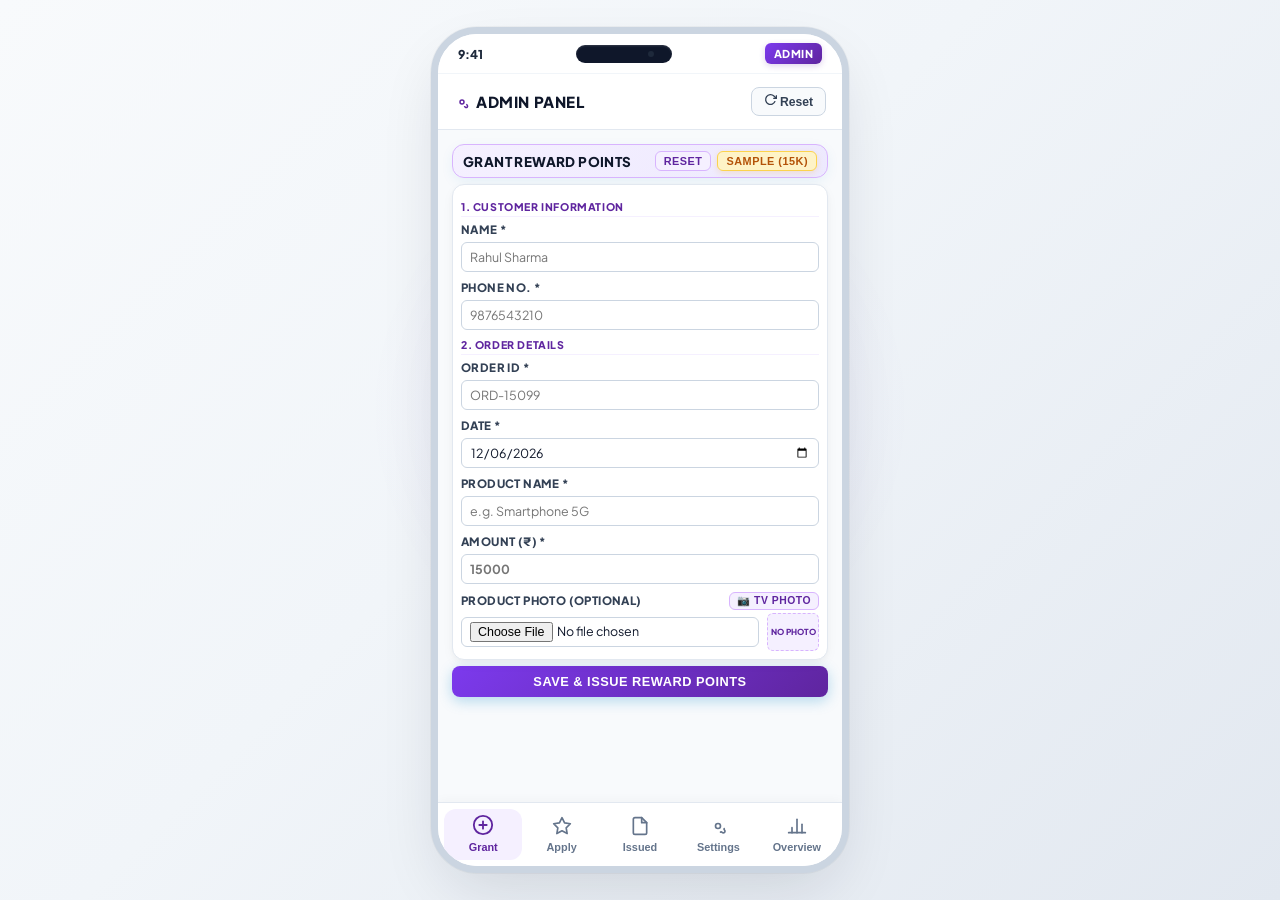
==== admin.html @ bf061b05 "feat: complete rewards app with pastel glacier UI, product photo upload, and near-expiry queue" ====
<!DOCTYPE html>
<html lang="en">
<head>
  <meta charset="UTF-8">
  <meta name="viewport" content="width=device-width, initial-scale=1.0, maximum-scale=1.0">
  <title>Admin Panel - Rewards Points collection for customers</title>
  <link rel="stylesheet" href="css/wireframe.css">
</head>
<body>
  <div class="mobile-device-shell">
    <header class="mobile-status-bar">
      <span>9:41</span>
      <div class="notch-pill"></div>
      <span class="header-pill">ADMIN</span>
    </header>

    <div class="mobile-header">
      <div style="display: flex; align-items: center; gap: 6px;">
        <svg viewBox="0 0 24 24" width="16" height="16" fill="none" stroke="var(--brand-primary)" stroke-width="2.2"><circle cx="12" cy="12" r="3"/><path d="M19.4 15a1.65 1.65 0 0 0 .33 1.82l.06.06a2 2 0 0 1 0 2.83 2 2 0 0 1-2.83 0l-.06-.06a1.65 1.65 0 0 0-1.82-.33 1.65 1.65 0 0 0-1.51V21a2 2 0 0 1-2 2 2 2 0 0 1-2-2v-.09A1.65 1.65 0 0 0 9 19.4a1.65 1.65 0 0 0-1.82.33l-.06.06a2 2 0 0 1-2.83 0 2 2 0 0 1 0-2.83l.06-.06a1.65 1.65 0 0 0 .33-1.82 1.65 1.65 0 0 0-1.51-1H3a2 2 0 0 1-2-2 2 2 0 0 1 2-2h.09A1.65 1.65 0 0 0 4.6 9a1.65 1.65 0 0 0-.33-1.82l-.06-.06a2 2 0 0 1 0-2.83 2 2 0 0 1 2.83 0l.06.06a1.65 1.65 0 0 0 1.82.33H9a1.65 1.65 0 0 0 1-1.51V3a2 2 0 0 1 2-2 2 2 0 0 1 2 2v.09a1.65 1.65 0 0 0 1 1.51 1.65 1.65 0 0 0 1.82-.33l.06-.06a2 2 0 0 1 2.83 0 2 2 0 0 1 0 2.83l-.06.06a1.65 1.65 0 0 0-.33 1.82V9a1.65 1.65 0 0 0 1.51 1H21a2 2 0 0 1 2 2 2 2 0 0 1-2 2h-.09a1.65 1.65 0 0 0-1.51 1z"/></svg>
        <span class="header-title" style="font-weight: 800; font-size: 0.95rem; color: var(--slate-900);">Admin Panel</span>
      </div>
      <button class="header-btn" id="btn-admin-refresh" title="Reset Forms & Refresh DB">
        <svg viewBox="0 0 24 24" width="13" height="13" fill="none" stroke="currentColor" stroke-width="2.5"><polyline points="23 4 23 10 17 10"/><path d="M20.49 15a9 9 0 1 1-2.12-9.36L23 10"/></svg>
        <span>Reset</span>
      </button>
    </div>

    <div class="wf-toast" id="admin-toast">Admin updated successfully</div>

    <main class="mobile-viewport">
      <!-- SCREEN 1: GRANT REWARD POINTS (FORM) -->
      <section class="admin-screen active" id="screen-grant">
        <div class="wf-card highlight" style="padding: 6px 10px; margin-bottom: 6px;">
          <div style="display: flex; justify-content: space-between; align-items: center;">
            <span class="wf-title-sm" style="font-size: 0.84rem;">Grant Reward Points</span>
            <div style="display: flex; gap: 6px;">
              <button type="button" id="btnResetForm" class="wf-btn wf-btn-sm wf-btn-secondary" style="padding: 3px 8px; font-size: 0.68rem; width: auto;">Reset</button>
              <button type="button" id="btnSampleData" class="wf-btn wf-btn-sm wf-btn-secondary" style="padding: 3px 8px; font-size: 0.68rem; width: auto;">Sample (15k)</button>
            </div>
          </div>
        </div>

        <form id="adminRewardForm">
          <div class="wf-card" style="padding: 8px; margin-bottom: 6px;">
            <div class="form-section-title">1. Customer Information</div>
            <div class="wf-form-group" style="margin-bottom: 8px;">
              <label class="wf-label" for="customerName">Name *</label>
              <input type="text" id="customerName" name="customerName" class="wf-input wf-input-compact" placeholder="Rahul Sharma" required>
            </div>
            <div class="wf-form-group" style="margin-bottom: 8px;">
              <label class="wf-label" for="customerPhone">Phone No. *</label>
              <input type="tel" id="customerPhone" name="customerPhone" class="wf-input wf-input-compact" placeholder="9876543210" pattern="[0-9]{10}" maxlength="10" required>
            </div>

            <div class="form-section-title">2. Order Details</div>
            <div class="wf-form-group" style="margin-bottom: 8px;">
              <label class="wf-label" for="orderId">Order ID *</label>
              <input type="text" id="orderId" name="orderId" class="wf-input wf-input-compact" placeholder="ORD-15099" required>
            </div>
            <div class="wf-form-group" style="margin-bottom: 8px;">
              <label class="wf-label" for="orderDate">Date *</label>
              <input type="date" id="orderDate" name="orderDate" class="wf-input wf-input-compact" required>
            </div>
            <div class="wf-form-group" style="margin-bottom: 8px;">
              <label class="wf-label" for="productName">Product Name *</label>
              <input type="text" id="productName" name="productName" class="wf-input wf-input-compact" placeholder="e.g. Smartphone 5G" required>
            </div>
            <div class="wf-form-group" style="margin-bottom: 8px;">
              <label class="wf-label" for="orderAmount">Amount (₹) *</label>
              <input type="number" id="orderAmount" name="orderAmount" class="wf-input wf-input-compact" placeholder="15000" min="0" required style="font-weight: 700;">
            </div>

            <div id="pointsGivenContainer" class="wf-form-group" style="display: none; margin-bottom: 4px; padding: 6px 8px; background: #fafafa; border: 1.5px dashed #111; border-radius: 4px;">
              <div style="display: flex; justify-content: space-between; align-items: center; margin-bottom: 2px;">
                <label class="wf-label" for="rewardPoints" id="rewardPointsLabel" style="margin-bottom: 0; font-weight: 700;">Points Given *</label>
                <span class="header-pill" id="pointsGivenRateBadge" style="font-size: 0.62rem; padding: 1px 5px;">10% Policy</span>
              </div>
              <div style="display: flex; align-items: center; gap: 6px;">
                <input type="number" id="rewardPoints" name="rewardPoints" class="wf-input wf-input-compact" placeholder="0" min="1" readonly style="font-weight: 800; font-size: 0.95rem; flex: 1; background: #fff;">
                <span style="font-size: 0.72rem; font-weight: 700;">PTS</span>
              </div>
            </div>

            <div class="wf-form-group" style="margin-bottom: 0; margin-top: 6px;">
              <div style="display: flex; justify-content: space-between; align-items: center; margin-bottom: 3px;">
                <label class="wf-label" for="productPhoto" style="margin-bottom: 0;">Product Photo (Optional)</label>
                <button type="button" id="btnUseSampleTvPhotoGrant" class="wf-btn wf-btn-sm wf-btn-secondary" style="padding: 1px 7px; font-size: 0.65rem; line-height: 1.3; width: auto;">📷 TV Photo</button>
              </div>
              <div class="compact-photo-row">
                <input type="file" id="productPhoto" name="productPhoto" class="wf-input wf-input-compact" accept="image/*" style="padding: 2px 4px; font-size: 0.7rem; flex: 1;">
                <div id="photoPreview" class="compact-thumb-box" style="width: 52px; height: 38px; border-radius: 6px;"><span>NO PHOTO</span></div>
              </div>
            </div>

            <div id="policyHiddenParams" style="display: none;" aria-hidden="true">
              <input type="number" id="rewardPercent" name="rewardPercent" value="10">
              <input type="datetime-local" id="expiryDate" name="expiryDate">
              <input type="number" id="cappingPercent" name="cappingPercent" value="50">
              <input type="number" id="minOrderAmount" name="minOrderAmount" value="10000">
            </div>
          </div>

          <button type="submit" class="wf-btn" id="btnSubmitReward" style="margin-bottom: 6px; padding: 8px; font-size: 0.8rem;">
            Save &amp; Issue Reward Points
          </button>
        </form>
      </section>

      <!-- SCREEN 2: APPLY REWARDS ON PRODUCT (AUTOMATIC CAPPING) -->
      <section class="admin-screen" id="screen-apply">
        <div class="wf-card highlight" style="padding: 6px 10px; margin-bottom: 6px;">
          <div style="display: flex; justify-content: space-between; align-items: center;">
            <span class="wf-title-sm" style="font-size: 0.84rem;">Apply Rewards on Product</span>
            <div style="display: flex; gap: 6px;">
              <button type="button" id="btnResetApplyForm" class="wf-btn wf-btn-sm wf-btn-secondary" style="padding: 3px 8px; font-size: 0.68rem; width: auto;">Reset</button>
              <button type="button" id="btnSampleApplyData" class="wf-btn wf-btn-sm wf-btn-secondary" style="padding: 3px 8px; font-size: 0.68rem; width: auto;">Sample (₹20k)</button>
            </div>
          </div>
        </div>

        <form id="adminApplyRewardForm">
          <div class="wf-card" style="padding: 8px; margin-bottom: 6px;">
            <div class="form-section-title">1. Customer</div>
            <div class="wf-form-group" style="margin-bottom: 4px;">
              <label class="wf-label" for="applyCustomerSelect">Select Customer *</label>
              <select id="applyCustomerSelect" class="wf-input wf-input-compact" required></select>
            </div>

            <div class="form-section-title">2. Order &amp; Product Details</div>
            <div class="wf-form-group" style="margin-bottom: 8px;">
              <label class="wf-label" for="applyOrderId">Order ID *</label>
              <input type="text" id="applyOrderId" class="wf-input wf-input-compact" placeholder="ORD-APPLY-1001" required>
            </div>
            <div class="wf-form-group" style="margin-bottom: 8px;">
              <label class="wf-label" for="applyProductName">New Product Name *</label>
              <input type="text" id="applyProductName" class="wf-input wf-input-compact" placeholder="Smart LED 4K TV" required>
            </div>
            <div class="wf-form-group" style="margin-bottom: 8px;">
              <label class="wf-label" for="applyProductPrice">Product Price (₹) *</label>
              <input type="number" id="applyProductPrice" class="wf-input wf-input-compact" placeholder="20000" min="1" required style="font-weight: 700;">
            </div>
            <div class="wf-form-group" style="margin-bottom: 8px;">
              <div style="display: flex; justify-content: space-between; align-items: center; margin-bottom: 3px;">
                <label class="wf-label" for="applyProductPhoto" style="margin-bottom: 0;">Product Photo (Optional)</label>
                <button type="button" id="btnUseSampleTvPhotoApply" class="wf-btn wf-btn-sm wf-btn-secondary" style="padding: 1px 7px; font-size: 0.65rem; line-height: 1.3; width: auto;">📷 TV Photo</button>
              </div>
              <div class="compact-photo-row">
                <input type="file" id="applyProductPhoto" class="wf-input wf-input-compact" accept="image/*" style="padding: 2px 4px; font-size: 0.7rem; flex: 1;">
                <div id="applyPhotoPreview" class="compact-thumb-box" style="width: 52px; height: 38px; border-radius: 6px;"><span>NO PHOTO</span></div>
              </div>
            </div>

            <div class="form-section-title">3. Auto-Calculated Due to Shopkeeper</div>
            <div class="reward-breakdown-card" style="margin-top: 4px; margin-bottom: 8px; padding: 8px 10px;">
              <div class="breakdown-row">
                <span class="breakdown-label">Original Price:</span>
                <span class="breakdown-val breakdown-bold" id="applySummaryPrice">₹20,000</span>
              </div>
              <div class="breakdown-row">
                <span class="breakdown-label">Capped Rewards Applied (-):</span>
                <span class="breakdown-val font-brand-blue" id="applySummaryPointsApplied">-8,000 PTS (₹8,000)</span>
              </div>
              <div class="breakdown-row" style="border-top: 1px dashed #cbd5e1; padding-top: 4px;">
                <span class="breakdown-label" style="font-weight: 700; color: #0f172a;">Due to Shopkeeper:</span>
                <span class="breakdown-val breakdown-bold" id="applyDueAmountDisplay" style="font-size: 0.95rem; color: #b91c1c;">₹12,000</span>
              </div>
            </div>
          </div>

          <button type="submit" class="wf-btn" id="btnSubmitApplyReward" style="margin-bottom: 6px; padding: 8px; font-size: 0.8rem;">
            Apply Rewards &amp; Complete Sale
          </button>
        </form>
      </section>

      <!-- SCREEN 3: ISSUED REWARDS & REDEMPTIONS FEED -->
      <section class="admin-screen" id="screen-issued">
        <div style="display: flex; gap: 6px; margin-bottom: 8px;">
          <button type="button" class="wf-btn wf-btn-sm" id="btnFeedAll" style="flex: 1; padding: 4px;">All Granted</button>
          <button type="button" class="wf-btn wf-btn-sm wf-btn-secondary" id="btnFeedApplied" style="flex: 1; padding: 4px;">Applied Redemptions</button>
        </div>
        <div id="adminRewardsList"></div>
      </section>

      <!-- SCREEN 4: GLOBAL POLICY SETTINGS -->
      <section class="admin-screen" id="screen-settings">
        <form id="adminSettingsForm">
          <div class="wf-card">
            <div class="wf-card-header" style="margin-bottom: 6px;">
              <strong class="wf-title-sm">1. Default Reward Rate %</strong>
              <span class="header-pill" id="settingsBadgeReward">10%</span>
            </div>
            <div class="wf-form-group">
              <label class="wf-label" for="settingRewardPercent">Default Reward Rate (%) *</label>
              <input type="number" id="settingRewardPercent" class="wf-input" min="0" max="100" step="0.5" value="10" required>
            </div>
          </div>
          <div class="wf-card">
            <div class="wf-card-header" style="margin-bottom: 6px;">
              <strong class="wf-title-sm">2. Expiry Duration</strong>
              <span class="header-pill" id="settingsBadgeExpiry">2 Months</span>
            </div>
            <div class="wf-form-group">
              <label class="wf-label" for="settingExpiryMonths">Validity Period (Months) *</label>
              <input type="number" id="settingExpiryMonths" class="wf-input" min="1" max="60" value="2" required>
            </div>
          </div>
          <div class="wf-card">
            <div class="wf-card-header" style="margin-bottom: 6px;">
              <strong class="wf-title-sm">3. Redemption Capping &amp; Min Order</strong>
              <span class="header-pill" id="settingsBadgeCapping">50% / ₹10,000</span>
            </div>
            <div class="wf-form-group" style="margin-bottom: 8px;">
              <label class="wf-label" for="settingCappingPercent">Max Capping % *</label>
              <input type="number" id="settingCappingPercent" class="wf-input" min="1" max="100" value="50" required>
            </div>
            <div class="wf-form-group" style="margin-bottom: 8px;">
              <label class="wf-label" for="settingMinOrderAmount">Min Order (₹) *</label>
              <input type="number" id="settingMinOrderAmount" class="wf-input" min="0" value="10000" required>
            </div>
          </div>
          <button type="submit" class="wf-btn" style="margin-bottom: 12px;">Save &amp; Apply All Settings</button>
        </form>
      </section>

      <!-- SCREEN 5: SYSTEM OVERVIEW -->
      <section class="admin-screen" id="screen-overview">
        <div class="stat-grid-2">
          <div class="stat-box"><span class="stat-number" id="stat-issued-points">0</span><span class="stat-label">Total Points</span></div>
          <div class="stat-box"><span class="stat-number" id="stat-rewards-count">0</span><span class="stat-label">Issued Records</span></div>
          <div class="stat-box"><span class="stat-number" id="stat-users-count">1</span><span class="stat-label">Customers</span></div>
          <div class="stat-box"><span class="stat-number" id="stat-applied-count">0</span><span class="stat-label">Applied Redemptions</span></div>
        </div>
      </section>
    </main>

    <nav class="mobile-bottom-nav">
      <button type="button" class="nav-tab-item active" data-screen="screen-grant">
        <span class="tab-icon"><svg viewBox="0 0 24 24"><circle cx="12" cy="12" r="10"/><line x1="12" y1="8" x2="12" y2="16"/><line x1="8" y1="12" x2="16" y2="12"/></svg></span>
        <span>Grant</span>
      </button>
      <button type="button" class="nav-tab-item" data-screen="screen-apply">
        <span class="tab-icon"><svg viewBox="0 0 24 24"><polygon points="12 2 15.09 8.26 22 9.27 17 14.14 18.18 21.02 12 17.77 5.82 21.02 7 14.14 2 9.27 8.91 8.26 12 2"/></svg></span>
        <span>Apply</span>
      </button>
      <button type="button" class="nav-tab-item" data-screen="screen-issued">
        <span class="tab-icon"><svg viewBox="0 0 24 24"><path d="M14 2H6a2 2 0 0 0-2 2v16a2 2 0 0 0 2 2h12a2 2 0 0 0 2-2V8z"/><polyline points="14 2 14 8 20 8"/></svg></span>
        <span>Issued</span>
      </button>
      <button type="button" class="nav-tab-item" data-screen="screen-settings">
        <span class="tab-icon"><svg viewBox="0 0 24 24"><circle cx="12" cy="12" r="3"/><path d="M19.4 15a1.65 1.65 0 0 0 .33 1.82l.06.06a2 2 0 0 1 0 2.83 2 2 0 0 1-2.83 0l-.06-.06a1.65 1.65 0 0 0-1.82-.33 1.65 1.65 0 0 0-1.51V21a2 2 0 0 1-2 2 2 2 0 0 1-2-2v-.09A1.65 1.65 0 0 0 9 19.4a1.65 1.65 0 0 0-1.82.33l-.06.06a2 2 0 0 1-2.83 0 2 2 0 0 1 0-2.83l.06-.06a1.65 1.65 0 0 0 .33-1.82 1.65 1.65 0 0 0-1.51-1H3a2 2 0 0 1-2-2 2 2 0 0 1 2-2h.09A1.65 1.65 0 0 0 4.6 9a1.65 1.65 0 0 0-.33-1.82l-.06-.06a2 2 0 0 1 0-2.83 2 2 0 0 1 2.83 0l.06.06a1.65 1.65 0 0 0 1.82.33H9a1.65 1.65 0 0 0 1-1.51V3a2 2 0 0 1 2-2 2 2 0 0 1 2 2v.09a1.65 1.65 0 0 0 1 1.51 1.65 1.65 0 0 0 1.82-.33l.06-.06a2 2 0 0 1 2.83 0 2 2 0 0 1 0 2.83l-.06.06a1.65 1.65 0 0 0-.33 1.82V9a1.65 1.65 0 0 0 1.51 1H21a2 2 0 0 1 2 2 2 2 0 0 1-2 2h-.09a1.65 1.65 0 0 0-1.51 1z"/></svg></span>
        <span>Settings</span>
      </button>
      <button type="button" class="nav-tab-item" data-screen="screen-overview">
        <span class="tab-icon"><svg viewBox="0 0 24 24"><line x1="18" y1="20" x2="18" y2="10"/><line x1="12" y1="20" x2="12" y2="4"/><line x1="6" y1="20" x2="6" y2="14"/><line x1="2" y1="20" x2="22" y2="20"/></svg></span>
        <span>Overview</span>
      </button>
    </nav>

    <!-- Confirm Delete Modal Popup -->
    <div id="confirmDeleteModal" class="confirm-modal-backdrop" style="display: none;">
      <div class="confirm-modal-box">
        <div class="confirm-modal-icon-wrap">
          <svg viewBox="0 0 24 24"><path d="M3 6h18M19 6v14a2 2 0 0 1-2 2H7a2 2 0 0 1-2-2V6m3 0V4a2 2 0 0 1 2-2h4a2 2 0 0 1 2 2v2M10 11v6M14 11v6"/></svg>
        </div>
        <h4 class="confirm-modal-title">Delete Reward?</h4>
        <p id="confirmDeleteModalMsg" class="confirm-modal-msg">Are you sure you want to delete this reward?</p>
        <div class="confirm-modal-actions">
          <button type="button" id="btnCancelDelete" class="btn-modal-cancel">Cancel</button>
          <button type="button" id="btnConfirmDelete" class="btn-modal-delete">Yes, Delete</button>
        </div>
      </div>
    </div>
  </div>

  <script src="js/db.js"></script>
  <script src="js/admin.js"></script>
  <script src="js/admin_apply.js"></script>
</body>
</html>
---- css/wireframe.css ----
/* 
 * wireframe.css - Modern Stylish Wireframe & Interactive Prototype Stylesheet
 * Rewards Points Collection & Customer Wallet Mobile Application
 */

@import url('https://fonts.googleapis.com/css2?family=Plus+Jakarta+Sans:wght@400;500;600;700;800;900&family=JetBrains+Mono:wght@500;700&display=swap');

:root {
  /* Brand Primary Colors (PhonePe-Style Purple Theme) */
  --brand-primary: #5f259f;
  --brand-primary-hover: #4a1a7a;
  --brand-primary-light: #a78bfa;
  --brand-primary-surface: #f5f0ff;
  --brand-primary-border: #d8b4fe;
  --brand-gradient: linear-gradient(135deg, #7c3aed 0%, #5f259f 100%);
  --brand-gradient-subtle: linear-gradient(135deg, #f5f0ff 0%, #ede9fe 100%);
  --brand-accent-blue: #5f259f;
  --brand-accent-blue-subtle: #f5f0ff;

  /* Rewards Gold / Amber Accents */
  --gold-50: #fffbeb;
  --gold-100: #fef3c7;
  --gold-200: #fde68a;
  --gold-300: #fcd34d;
  --gold-400: #fbbf24;
  --gold-500: #f59e0b;
  --gold-600: #d97706;
  --gold-700: #b45309;
  --gold-gradient: linear-gradient(135deg, #f59e0b 0%, #d97706 100%);
  --gold-hero-gradient: linear-gradient(135deg, #5f259f 0%, #4a1a7a 100%);

  /* Emerald / Active Success Accents */
  --emerald-50: #ecfdf5;
  --emerald-100: #d1fae5;
  --emerald-200: #a7f3d0;
  --emerald-500: #10b981;
  --emerald-600: #059669;
  --emerald-700: #047857;

  /* Rose / Expired / Alert Accents */
  --rose-50: #fff1f2;
  --rose-100: #ffe4e6;
  --rose-200: #fecdd3;
  --rose-500: #f43f5e;
  --rose-600: #e11d48;

  /* Violet / Special Feature Accents */
  --violet-50: #f5f3ff;
  --violet-100: #ede9fe;
  --violet-200: #ddd6fe;
  --violet-500: #8b5cf6;
  --violet-600: #7c3aed;

  /* Modern Slate / Neutral System */
  --slate-50: #f8fafc;
  --slate-100: #f1f5f9;
  --slate-200: #e2e8f0;
  --slate-300: #cbd5e1;
  --slate-400: #94a3b8;
  --slate-500: #64748b;
  --slate-600: #475569;
  --slate-700: #334155;
  --slate-800: #1e293b;
  --slate-900: #0f172a;
  --slate-950: #020617;

  /* Backward Compatibility Aliases */
  --bw-black: var(--slate-900);
  --bw-white: #ffffff;
  --bw-gray-100: var(--slate-50);
  --bw-gray-200: var(--slate-100);
  --bw-gray-300: var(--slate-200);
  --bw-gray-400: var(--slate-400);
  --bw-gray-700: var(--slate-600);
  --bw-border: 1px solid var(--slate-200);
  --bw-border-dashed: 1.5px dashed var(--slate-300);
  --bw-border-thin: 1px solid var(--slate-200);

  /* Typography */
  --font-wireframe: 'Plus Jakarta Sans', -apple-system, BlinkMacSystemFont, "Segoe UI", Roboto, Helvetica, Arial, sans-serif;
  --font-mono: 'JetBrains Mono', ui-monospace, Menlo, Monaco, Consolas, "Courier New", monospace;

  /* Presentation & Elevation Shadows */
  --shadow-subtle: 0 1px 3px rgba(15, 23, 42, 0.05);
  --shadow-card: 0 4px 14px -2px rgba(15, 23, 42, 0.05), 0 2px 6px -1px rgba(15, 23, 42, 0.03);
  --shadow-hover: 0 10px 25px -3px rgba(15, 23, 42, 0.08), 0 4px 10px -2px rgba(15, 23, 42, 0.04);
  --shadow-primary: 0 4px 14px rgba(2, 132, 199, 0.28);
  --shadow-primary-lg: 0 10px 25px -4px rgba(2, 132, 199, 0.32);
  --shadow-device: 0 0 0 1px rgba(2, 132, 199, 0.1), 0 25px 65px -15px rgba(2, 132, 199, 0.15), 0 0 50px -10px rgba(56, 189, 248, 0.18);

  /* Radius Tokens */
  --radius-xs: 6px;
  --radius-sm: 8px;
  --radius-md: 12px;
  --radius-lg: 16px;
  --radius-xl: 22px;
  --radius-pill: 9999px;
}

* {
  box-sizing: border-box;
  margin: 0;
  padding: 0;
  -webkit-tap-highlight-color: transparent;
}

body {
  background: linear-gradient(135deg, #f8fafc 0%, #f1f5f9 45%, #e2e8f0 100%);
  color: var(--slate-900);
  font-family: var(--font-wireframe);
  display: flex;
  flex-direction: column;
  justify-content: center;
  align-items: center;
  min-height: 100vh;
  padding: 24px 16px;
  position: relative;
  -webkit-font-smoothing: antialiased;
  -moz-osx-font-smoothing: grayscale;
}

/* Subtle background glowing ambient mesh */
body::before {
  content: '';
  position: fixed;
  top: 15%;
  left: 50%;
  transform: translateX(-50%);
  width: 550px;
  height: 550px;
  background: radial-gradient(circle, rgba(95, 37, 159, 0.06) 0%, rgba(124, 58, 237, 0.02) 50%, transparent 70%);
  pointer-events: none;
  z-index: 0;
}

/* Mobile Prototype Device Shell Container */
.mobile-device-shell {
  width: 100%;
  max-width: 418px;
  height: 846px;
  background-color: #ffffff;
  border: 7px solid #cbd5e1;
  border-radius: 46px;
  box-shadow: 0 25px 65px -15px rgba(15, 23, 42, 0.14), 0 0 0 1px rgba(0, 0, 0, 0.04);
  display: flex;
  flex-direction: column;
  overflow: hidden;
  position: relative;
  z-index: 2;
  transition: transform 0.25s ease, box-shadow 0.25s ease;
}

/* Responsive on small mobile screens */
@media (max-width: 440px) {
  body {
    padding: 0;
    background: var(--slate-50);
  }
  .mobile-device-shell {
    max-width: 100%;
    height: 100vh;
    border: none;
    border-radius: 0;
    box-shadow: none;
  }
}

/* Status Bar */
.mobile-status-bar {
  height: 40px;
  background-color: #ffffff;
  border-bottom: 1px solid var(--slate-100);
  display: flex;
  justify-content: space-between;
  align-items: center;
  padding: 0 20px;
  font-size: 0.76rem;
  font-weight: 800;
  color: var(--slate-800);
  user-select: none;
  flex-shrink: 0;
}

.notch-pill {
  width: 96px;
  height: 18px;
  background-color: var(--slate-900);
  border-radius: 12px;
  box-shadow: inset 0 1px 2px rgba(255, 255, 255, 0.15);
  position: relative;
}

.notch-pill::after {
  content: '';
  position: absolute;
  right: 18px;
  top: 50%;
  transform: translateY(-50%);
  width: 6px;
  height: 6px;
  background-color: #1e293b;
  border-radius: 50%;
}

/* Screen Header Bar */
.mobile-header {
  height: 56px;
  border-bottom: 1px solid var(--slate-200);
  display: flex;
  align-items: center;
  justify-content: space-between;
  padding: 0 16px;
  background-color: #ffffff;
  flex-shrink: 0;
}

.header-btn {
  background: var(--slate-50);
  border: 1px solid var(--slate-300);
  padding: 5px 12px;
  font-size: 0.76rem;
  font-weight: 700;
  cursor: pointer;
  border-radius: var(--radius-sm);
  text-decoration: none;
  color: var(--slate-700);
  display: inline-block;
  line-height: 1.3;
  transition: all 0.15s ease;
}

.header-btn:hover {
  background: var(--slate-100);
  color: var(--slate-900);
  border-color: var(--slate-400);
}

.header-btn:active,
.header-btn.active {
  background: var(--brand-primary);
  color: #ffffff;
  border-color: var(--brand-primary);
  box-shadow: var(--shadow-primary);
}

.header-title {
  font-size: 0.95rem;
  font-weight: 800;
  color: var(--slate-900);
  text-transform: uppercase;
  letter-spacing: 0.6px;
}

.header-pill {
  font-size: 0.68rem;
  padding: 4px 9px;
  border-radius: var(--radius-xs);
  background: var(--brand-gradient);
  color: #ffffff;
  font-weight: 800;
  text-transform: uppercase;
  letter-spacing: 0.5px;
  box-shadow: 0 2px 6px rgba(95, 37, 159, 0.2);
  display: inline-flex;
  align-items: center;
  gap: 4px;
}

/* Semantic Badge Variants */
.header-pill.pill-active,
.header-pill.badge-active {
  background: var(--emerald-50) !important;
  color: var(--emerald-700) !important;
  border: 1px solid var(--emerald-200) !important;
  box-shadow: none !important;
}

.header-pill.pill-expired,
.header-pill.badge-expired {
  background: var(--slate-100) !important;
  color: var(--slate-500) !important;
  border: 1px dashed var(--slate-300) !important;
  box-shadow: none !important;
}

.header-pill.badge-gold {
  background: var(--gold-100) !important;
  color: var(--gold-700) !important;
  border: 1px solid var(--gold-300) !important;
  box-shadow: none !important;
}

/* Toast Notification */
.wf-toast {
  position: absolute;
  top: 98px;
  left: 16px;
  right: 16px;
  background: var(--slate-900);
  color: #ffffff;
  padding: 10px 14px;
  font-size: 0.78rem;
  font-weight: 700;
  border-radius: var(--radius-md);
  text-align: center;
  display: none;
  z-index: 50;
  box-shadow: 0 10px 25px -4px rgba(15, 23, 42, 0.4);
  border: 1px solid rgba(255, 255, 255, 0.12);
  animation: slide-toast 0.25s ease-out;
}

@keyframes slide-toast {
  from { opacity: 0; transform: translateY(-10px); }
  to { opacity: 1; transform: translateY(0); }
}

/* Scrollable Viewport Content */
.mobile-viewport {
  flex: 1;
  overflow-y: auto;
  padding: 14px;
  position: relative;
  background-color: var(--slate-50);
}

/* Screen Switching */
.admin-screen {
  display: none;
}

.admin-screen.active {
  display: block;
}

/* Bottom Tab Navigation */
.mobile-bottom-nav {
  height: 64px;
  border-top: 1px solid var(--slate-200);
  background-color: #ffffff;
  display: flex;
  justify-content: space-around;
  align-items: center;
  flex-shrink: 0;
  z-index: 10;
  box-shadow: 0 -2px 10px rgba(0, 0, 0, 0.03);
  padding: 0 6px;
}

.nav-tab-item {
  flex: 1;
  height: 80%;
  background: none;
  border: none;
  display: flex;
  flex-direction: column;
  justify-content: center;
  align-items: center;
  gap: 2px;
  font-size: 0.68rem;
  font-weight: 700;
  color: var(--slate-500);
  cursor: pointer;
  text-decoration: none;
  border-radius: var(--radius-md);
  transition: all 0.18s ease;
}

.nav-tab-item:hover {
  color: var(--brand-primary);
  background-color: var(--slate-100);
}

.nav-tab-item.active {
  color: var(--brand-primary);
  background-color: var(--brand-primary-surface);
  font-weight: 800;
  border-top: none;
}

.tab-icon {
  width: 22px;
  height: 22px;
  display: flex;
  align-items: center;
  justify-content: center;
  margin-bottom: 2px;
  transition: transform 0.18s ease, color 0.18s ease;
  color: var(--slate-500);
}

.tab-icon svg {
  width: 20px;
  height: 20px;
  stroke: currentColor;
  stroke-width: 2;
  stroke-linecap: round;
  stroke-linejoin: round;
  fill: none;
  display: block;
}

.nav-tab-item.active .tab-icon {
  transform: translateY(-1px) scale(1.1);
  color: var(--brand-primary);
}

.nav-tab-item.active .tab-icon svg {
  stroke: var(--brand-primary);
}

.inline-svg {
  display: inline-block;
  vertical-align: -0.15em;
  stroke: currentColor;
  fill: none;
}

/* Cards & Surfaces */
.wf-card {
  border: 1px solid var(--slate-200);
  padding: 14px;
  margin-bottom: 12px;
  background: #ffffff;
  border-radius: var(--radius-md);
  position: relative;
  box-shadow: var(--shadow-card);
  transition: transform 0.18s ease, box-shadow 0.18s ease;
}

.wf-card.highlight {
  background: var(--brand-gradient-subtle);
  border: 1px solid var(--brand-primary-border);
  box-shadow: 0 4px 14px -2px rgba(2, 132, 199, 0.1);
}

.wf-card.dashed {
  border: 1.5px dashed var(--slate-300);
  background: var(--slate-50);
  box-shadow: none;
}

.wf-card-header {
  display: flex;
  justify-content: space-between;
  align-items: center;
  margin-bottom: 8px;
}

.wf-title-sm {
  font-size: 0.88rem;
  font-weight: 800;
  color: var(--slate-900);
  text-transform: uppercase;
  letter-spacing: 0.4px;
}

.wf-meta {
  font-size: 0.74rem;
  color: var(--slate-500);
  margin-bottom: 4px;
  line-height: 1.45;
}

/* Form Elements */
.wf-form-group {
  margin-bottom: 12px;
}

.wf-label {
  display: block;
  font-size: 0.72rem;
  font-weight: 800;
  text-transform: uppercase;
  letter-spacing: 0.4px;
  color: var(--slate-700);
  margin-bottom: 5px;
}

.wf-row-2 {
  display: flex;
  gap: 10px;
}

.wf-row-2 .wf-form-group {
  flex: 1;
}

.wf-input {
  width: 100%;
  padding: 10px 12px;
  border: 1.5px solid var(--slate-300);
  font-family: inherit;
  font-size: 0.86rem;
  background: #ffffff;
  border-radius: var(--radius-sm);
  color: var(--slate-900);
  transition: all 0.15s ease;
}

.wf-input:focus {
  outline: none;
  border-color: var(--brand-primary);
  background: #ffffff;
  box-shadow: 0 0 0 3px rgba(2, 132, 199, 0.18);
}

/* Readonly / Locked Form Fields */
.locked-input,
.wf-input[readonly],
.wf-input:disabled {
  background-color: var(--slate-100) !important;
  border-style: dashed !important;
  border-color: var(--slate-300) !important;
  color: var(--slate-600) !important;
  cursor: not-allowed !important;
  pointer-events: none !important;
  user-select: none !important;
  -webkit-user-select: none !important;
  opacity: 0.95 !important;
  font-weight: 600;
}

/* Policy Status Box & Lock Badges */
.policy-status-card {
  border-left: 3.5px solid var(--brand-primary) !important;
  background: var(--slate-100);
  padding: 8px 12px;
  margin-bottom: 10px;
  border-radius: var(--radius-xs);
}

.policy-pill-row {
  display: flex;
  flex-wrap: wrap;
  gap: 5px;
  align-items: center;
}

.lock-pill {
  font-size: 0.64rem;
  padding: 3px 8px;
  background: #ffffff;
  border: 1px solid var(--slate-300);
  color: var(--slate-700);
  border-radius: var(--radius-pill);
  font-weight: 700;
  display: inline-flex;
  align-items: center;
  gap: 3px;
  white-space: nowrap;
  box-shadow: var(--shadow-subtle);
}

/* Compact Optimized Form Elements */
.wf-input-compact {
  padding: 4px 8px !important;
  font-size: 0.78rem !important;
  height: 30px !important;
  border-radius: var(--radius-xs) !important;
}

.form-section-title {
  font-size: 0.66rem;
  font-weight: 800;
  text-transform: uppercase;
  letter-spacing: 0.6px;
  color: var(--brand-primary);
  border-bottom: 1.5px solid var(--brand-primary-surface);
  padding-bottom: 3px;
  margin-top: 7px;
  margin-bottom: 5px;
  display: flex;
  align-items: center;
  gap: 4px;
}

.compact-photo-row {
  display: flex;
  gap: 8px;
  align-items: center;
}

.compact-thumb-box {
  width: 44px;
  height: 30px;
  border: 1px dashed var(--brand-primary-border);
  border-radius: var(--radius-xs);
  display: flex;
  align-items: center;
  justify-content: center;
  font-size: 0.52rem;
  font-weight: 800;
  background: var(--brand-primary-surface);
  color: var(--brand-primary);
  flex-shrink: 0;
  overflow: hidden;
  text-align: center;
}

.compact-thumb-box img {
  width: 100%;
  height: 100%;
  object-fit: cover;
}

/* Chrome Autofill fix */
input:-webkit-autofill,
input:-webkit-autofill:hover, 
input:-webkit-autofill:focus {
  -webkit-box-shadow: 0 0 0px 1000px #ffffff inset !important;
  -webkit-text-fill-color: var(--slate-900) !important;
}

/* Buttons */
.wf-btn {
  display: inline-block;
  width: 100%;
  padding: 11px 14px;
  background: var(--brand-gradient);
  color: #ffffff;
  border: none;
  font-size: 0.82rem;
  font-weight: 800;
  text-transform: uppercase;
  letter-spacing: 0.5px;
  cursor: pointer;
  border-radius: var(--radius-sm);
  text-align: center;
  text-decoration: none;
  box-shadow: var(--shadow-primary);
  transition: all 0.18s ease;
}

.wf-btn:hover {
  transform: translateY(-1px);
  box-shadow: var(--shadow-primary-lg);
  filter: brightness(1.05);
}

.wf-btn:active {
  transform: translateY(0);
  box-shadow: 0 2px 6px rgba(95, 37, 159, 0.2);
  filter: brightness(0.95);
}

.wf-btn-secondary {
  background: var(--brand-primary-surface);
  color: var(--brand-primary);
  border: 1px solid var(--brand-primary-border);
  box-shadow: none;
}

.wf-btn-secondary:hover {
  background: #e0f2fe;
  color: var(--brand-primary-hover);
  border-color: #7dd3fc;
}

.wf-btn-secondary:active {
  background: var(--brand-primary);
  color: #ffffff;
}

.wf-btn-sm {
  padding: 5px 10px;
  font-size: 0.72rem;
  width: auto;
  border-radius: var(--radius-xs);
}

/* Sample Data Quick Button Highlight */
#btnSampleData {
  background: var(--gold-100);
  color: var(--gold-700);
  border: 1px solid var(--gold-300);
  box-shadow: 0 2px 6px rgba(245, 158, 11, 0.18);
}

#btnSampleData:hover {
  background: var(--gold-200);
  color: var(--gold-800);
}

#btnDemoLogin {
  background: var(--gold-50);
  color: var(--gold-700);
  border: 1px solid var(--gold-300);
  box-shadow: 0 2px 6px rgba(245, 158, 11, 0.15);
}

#btnDemoLogin:hover {
  background: var(--gold-100);
}

/* Preset Pills & Quick Selectors */
.preset-pill-group {
  display: flex;
  flex-wrap: wrap;
  gap: 6px;
}

.preset-pill {
  background: var(--slate-100);
  color: var(--slate-700);
  border: 1px solid var(--slate-300);
  padding: 4px 10px;
  font-size: 0.7rem;
  font-weight: 700;
  border-radius: var(--radius-pill);
  cursor: pointer;
  transition: all 0.15s ease;
  line-height: 1.25;
}

.preset-pill:hover {
  background: var(--slate-200);
  color: var(--slate-900);
  border-color: var(--slate-400);
}

.preset-pill.active {
  background: var(--brand-gradient);
  color: #ffffff;
  border-color: var(--brand-primary);
  box-shadow: 0 2px 8px rgba(2, 132, 199, 0.28);
}

.wf-link-btn {
  background: none;
  border: none;
  color: var(--brand-primary);
  font-size: 0.72rem;
  font-weight: 800;
  text-decoration: underline;
  cursor: pointer;
  padding: 0;
  transition: color 0.15s ease;
}

.wf-link-btn:hover {
  color: var(--brand-primary-hover);
}

/* Overview Stat Grid (Vibrant Presentation Colors) */
.stat-grid-2 {
  display: grid;
  grid-template-columns: 1fr 1fr;
  gap: 10px;
  margin-bottom: 12px;
}

.stat-box {
  padding: 12px 10px;
  text-align: center;
  border-radius: var(--radius-md);
  background: #ffffff;
  border: 1px solid var(--slate-200);
  box-shadow: var(--shadow-card);
  transition: transform 0.18s ease;
}

.stat-box:hover {
  transform: translateY(-1px);
}

/* Stat Box 1: Points - Warm Golden Glow */
.stat-box:nth-child(1) {
  background: linear-gradient(135deg, #fffbeb 0%, #fef3c7 100%);
  border: 1px solid var(--gold-200);
}
.stat-box:nth-child(1) .stat-number {
  color: var(--gold-600);
}
.stat-box:nth-child(1) .stat-label {
  color: var(--gold-700);
}

/* Stat Box 2: Records - Vibrant Emerald */
.stat-box:nth-child(2) {
  background: linear-gradient(135deg, #ecfdf5 0%, #d1fae5 100%);
  border: 1px solid var(--emerald-200);
}
.stat-box:nth-child(2) .stat-number {
  color: var(--emerald-600);
}
.stat-box:nth-child(2) .stat-label {
  color: var(--emerald-700);
}

/* Stat Box 3: Customers - Indigo Brand */
.stat-box:nth-child(3) {
  background: linear-gradient(135deg, #eef2ff 0%, #e0e7ff 100%);
  border: 1px solid var(--brand-primary-border);
}
.stat-box:nth-child(3) .stat-number {
  color: var(--brand-primary);
}
.stat-box:nth-child(3) .stat-label {
  color: var(--brand-primary-hover);
}

/* Stat Box 4: Policy - Electric Violet */
.stat-box:nth-child(4) {
  background: linear-gradient(135deg, #f5f3ff 0%, #ede9fe 100%);
  border: 1px solid var(--violet-200);
}
.stat-box:nth-child(4) .stat-number {
  color: var(--violet-600);
}
.stat-box:nth-child(4) .stat-label {
  color: var(--violet-700);
}

.stat-number {
  font-size: 1.5rem;
  font-weight: 900;
  display: block;
  letter-spacing: -0.5px;
  line-height: 1.2;
}

.stat-label {
  font-size: 0.68rem;
  text-transform: uppercase;
  color: var(--slate-600);
  font-weight: 800;
  letter-spacing: 0.4px;
  margin-top: 2px;
}

/* Modern Header & Profile Bar */
.wallet-header-modern {
  display: flex;
  justify-content: space-between;
  align-items: center;
  padding: 12px 14px;
  background: #ffffff;
  border-bottom: 1px solid var(--slate-100);
}

.wallet-header-profile {
  display: flex;
  align-items: center;
  gap: 10px;
}

.wallet-avatar-box {
  width: 44px;
  height: 44px;
  border-radius: 50%;
  background: #7c3aed;
  display: flex;
  align-items: center;
  justify-content: center;
  color: #ffffff;
  font-weight: 800;
  font-size: 1.15rem;
  position: relative;
  box-shadow: 0 3px 10px rgba(124, 58, 237, 0.28);
  flex-shrink: 0;
}

.wallet-avatar-online {
  width: 12px;
  height: 12px;
  background: #10b981;
  border: 2px solid #ffffff;
  border-radius: 50%;
  position: absolute;
  bottom: 0px;
  right: 0px;
}

.wallet-header-info {
  display: flex;
  flex-direction: column;
  gap: 2px;
}

.wallet-user-row {
  display: flex;
  align-items: center;
  gap: 6px;
}

.wallet-user-name {
  font-size: 0.96rem;
  font-weight: 800;
  color: #0f172a;
  line-height: 1.2;
}

.user-verified-badge {
  background: #ecfdf5;
  color: #047857;
  border: 1px solid #a7f3d0;
  font-size: 0.64rem;
  font-weight: 700;
  padding: 2px 7px;
  border-radius: 12px;
  display: inline-flex;
  align-items: center;
  gap: 3px;
  line-height: 1;
}

.wallet-user-phone {
  font-size: 0.76rem;
  color: #64748b;
  font-weight: 500;
}

.wallet-exit-pill-btn {
  background: #ffffff;
  border: 1px solid #cbd5e1;
  border-radius: 20px;
  padding: 6px 14px;
  font-size: 0.74rem;
  font-weight: 700;
  color: #334155;
  display: inline-flex;
  align-items: center;
  gap: 6px;
  cursor: pointer;
  transition: all 0.15s ease;
  box-shadow: 0 1px 3px rgba(0, 0, 0, 0.04);
}

.wallet-exit-pill-btn:hover {
  background: #f8fafc;
  border-color: #94a3b8;
  color: #0f172a;
}

/* Wallet Hero Box (Rich Deep Purple Card as in Mockup) */
.wallet-hero-box {
  background: linear-gradient(180deg, #5b149b 0%, #4a0d82 100%);
  color: #ffffff;
  padding: 22px 16px 16px 16px;
  text-align: center;
  border-radius: 24px;
  margin-bottom: 14px;
  border: none;
  box-shadow: 0 16px 36px -6px rgba(74, 13, 130, 0.45);
  position: relative;
  overflow: hidden;
}

.wallet-hero-box .hero-title-label {
  color: rgba(255, 255, 255, 0.85);
  letter-spacing: 0.9px;
  font-size: 0.7rem;
  font-weight: 800;
  text-transform: uppercase;
  margin-bottom: 6px;
  display: block;
}

.wallet-hero-points {
  font-size: 2.6rem;
  font-weight: 900;
  letter-spacing: -0.5px;
  margin: 2px 0 8px 0;
  color: #ffffff;
  display: flex;
  align-items: center;
  justify-content: center;
  gap: 8px;
  line-height: 1.1;
}

.star-gold {
  color: #fbbf24;
  font-size: 1.9rem;
  line-height: 1;
  filter: drop-shadow(0 2px 4px rgba(251, 191, 36, 0.3));
}

.wallet-pills-row {
  display: flex;
  align-items: center;
  justify-content: center;
  gap: 8px;
  margin-bottom: 14px;
}

.hero-pill-dark {
  background: rgba(0, 0, 0, 0.28);
  border-radius: 20px;
  padding: 4px 14px;
  font-size: 0.7rem;
  font-weight: 700;
  letter-spacing: 0.3px;
  display: inline-flex;
  align-items: center;
  gap: 6px;
}

.hero-pill-dark.pill-active {
  color: #34d399;
}

.hero-pill-dark.pill-expired {
  color: rgba(255, 255, 255, 0.6);
}

.glow-dot-emerald {
  width: 6px;
  height: 6px;
  border-radius: 50%;
  background: #10b981;
  box-shadow: 0 0 6px #10b981;
}

.user-balance-pill {
  font-family: var(--font-mono);
  font-weight: 700;
  font-size: 0.72rem;
  border: 1px solid var(--emerald-200);
  padding: 3px 9px;
  border-radius: var(--radius-pill);
  background: var(--emerald-50);
  color: var(--emerald-700);
  display: inline-flex;
  align-items: center;
  gap: 4px;
}

.user-balance-pill::before {
  content: '●';
  color: var(--emerald-500);
  font-size: 0.65rem;
}

/* Reward Card in Feed (Clean Collapsed Item -> Rich Expandable Details) */
.reward-card {
  border: 1px solid #e2e8f0;
  padding: 0;
  margin-bottom: 10px;
  border-radius: 18px;
  background: #ffffff;
  box-shadow: 0 1px 3px rgba(0, 0, 0, 0.04), 0 3px 8px rgba(0, 0, 0, 0.02);
  transition: transform 0.18s ease, box-shadow 0.22s ease, border-color 0.2s ease;
  position: relative;
  overflow: hidden;
}

.reward-card:hover {
  transform: translateY(-1px);
  border-color: #cbd5e1;
  box-shadow: 0 4px 14px rgba(15, 23, 42, 0.06);
}

.reward-card.is-expandable {
  cursor: pointer;
}

.reward-card.is-expanded {
  border-color: #c4b5fd;
  box-shadow: 0 8px 24px -4px rgba(124, 58, 237, 0.12), 0 2px 8px rgba(0, 0, 0, 0.04);
  padding-bottom: 6px;
}

.reward-card.is-expired {
  border: 1px dashed #cbd5e1;
  background: #fafafa;
  opacity: 0.92;
}

.reward-card.is-expanded.is-expired {
  border-color: #cbd5e1;
  box-shadow: 0 4px 14px rgba(0, 0, 0, 0.04);
}

/* Card Header (Collapsed List View) */
.reward-card-header {
  outline: none;
  border-radius: 8px;
}

.reward-card-header:focus-visible {
  outline: 2px solid var(--brand-primary);
  outline-offset: 2px;
}

.reward-card-item {
  display: flex;
  gap: 12px;
  align-items: center;
}

.reward-card-info {
  flex: 1;
  min-width: 0;
}

.reward-card-title {
  font-weight: 700;
  font-size: 0.88rem;
  color: var(--slate-900);
  white-space: nowrap;
  overflow: hidden;
  text-overflow: ellipsis;
}

.reward-card-sub {
  font-size: 0.72rem;
  color: var(--slate-500);
  margin-top: 2px;
  display: flex;
  align-items: center;
  gap: 5px;
  font-weight: 500;
}

.reward-card-chevron-box {
  display: flex;
  align-items: center;
  justify-content: center;
  flex-shrink: 0;
  margin-left: 6px;
}

/* Chevron '>' Arrow Indicator */
.chevron-icon {
  width: 30px;
  height: 30px;
  border-radius: 50%;
  background: #f8fafc;
  border: 1px solid #e2e8f0;
  color: #94a3b8;
  display: inline-flex;
  align-items: center;
  justify-content: center;
  transition: transform 0.22s cubic-bezier(0.4, 0, 0.2, 1), background 0.15s ease, color 0.15s ease, border-color 0.15s ease;
  line-height: 1;
  flex-shrink: 0;
  padding: 0;
  margin: 0;
  box-sizing: border-box;
}

.chevron-icon svg {
  width: 14px;
  height: 14px;
  stroke: currentColor;
  stroke-width: 2.2;
  fill: none;
  stroke-linecap: round;
  stroke-linejoin: round;
  display: block;
}

.reward-card.is-expandable:hover .chevron-icon {
  background: #f5f0ff;
  border-color: #d8b4fe;
  color: #7c3aed;
}

.reward-card.is-expanded .chevron-icon {
  transform: rotate(90deg);
  background: #7c3aed;
  border-color: #7c3aed;
  color: #ffffff;
  box-shadow: 0 2px 8px rgba(124, 58, 237, 0.35);
}

.reward-card.is-expired .chevron-icon {
  background: var(--slate-200);
  color: var(--slate-500);
  border-color: var(--slate-300);
}

.reward-card.is-expanded.is-expired .chevron-icon {
  background: var(--slate-600);
  border-color: var(--slate-600);
  color: #ffffff;
}

.thumb-box {
  width: 48px;
  height: 48px;
  border: 1px solid #e2e8f0;
  border-radius: 12px;
  background: #f8fafc;
  display: flex;
  align-items: center;
  justify-content: center;
  font-size: 0.65rem;
  font-weight: 800;
  color: var(--brand-primary);
  overflow: hidden;
  flex-shrink: 0;
  box-shadow: 0 1px 3px rgba(0, 0, 0, 0.04);
}

.thumb-box img {
  width: 100%;
  height: 100%;
  object-fit: cover;
  border-radius: 11px;
}

/* Drawer & Expanded Content Section */
.drawer-reward-header {
  display: flex;
  justify-content: space-between;
  align-items: center;
  margin-top: 10px;
  padding-top: 10px;
  border-top: 1px dashed var(--slate-200);
  gap: 8px;
}

.reward-card-points {
  font-size: 1.25rem;
  font-weight: 800;
  color: #00875a;
  letter-spacing: -0.3px;
  line-height: 1.15;
}

.reward-card.is-expired .reward-card-points {
  color: var(--slate-500);
}

.reward-card-meta {
  font-size: 0.72rem;
  color: #64748b;
  margin-top: 3px;
  font-weight: 500;
}

.drawer-reward-header .header-pill {
  font-size: 0.68rem;
  padding: 4px 10px;
  border-radius: 6px;
  font-weight: 800;
  letter-spacing: 0.4px;
}

.drawer-reward-header .header-pill.pill-active {
  background: #ecfdf5 !important;
  border: 1px solid #a7f3d0 !important;
  color: #00875a !important;
  box-shadow: none !important;
}

.drawer-reward-header .header-pill.pill-expired {
  background: #fff1f2 !important;
  border: 1px solid #fecdd3 !important;
  color: #e11d48 !important;
  box-shadow: none !important;
}

/* Capping & Expiry Unified Policy Box (Matches screenshot) */
.drawer-policy-box {
  background: #fffdf5;
  border: 1px solid #fef3c7;
  border-left: 3.5px solid #f59e0b;
  border-radius: 10px;
  padding: 9px 12px;
  margin-top: 10px;
  display: flex;
  flex-direction: column;
  gap: 4px;
}

.drawer-policy-box.is-expired {
  background: #fafafa;
  border-color: #e2e8f0;
  border-left-color: #94a3b8;
}

.policy-row {
  display: flex;
  align-items: center;
  gap: 6px;
  font-size: 0.72rem;
  line-height: 1.4;
  color: #78350f;
}

.policy-row strong {
  font-weight: 700;
  color: #78350f;
}

.policy-row .policy-icon {
  font-size: 0.78rem;
  flex-shrink: 0;
  line-height: 1;
}

.policy-row.policy-validity {
  color: #00875a;
  font-weight: 700;
}

.policy-row.policy-validity strong {
  color: #00875a;
}

.drawer-policy-box.is-expired .policy-row {
  color: #64748b;
}

.drawer-policy-box.is-expired .policy-row strong {
  color: #475569;
}

.drawer-policy-box.is-expired .policy-row.policy-validity {
  color: #e11d48;
}

/* Expandable Drawer (Grid 0fr -> 1fr animation) */
.reward-card-drawer {
  display: grid;
  grid-template-rows: 0fr;
  transition: grid-template-rows 0.28s cubic-bezier(0.4, 0, 0.2, 1);
  overflow: hidden;
  visibility: hidden;
}

.reward-card.is-expanded .reward-card-drawer {
  grid-template-rows: 1fr;
  visibility: visible;
}

.reward-card:not(.is-expanded) .reward-card-drawer {
  display: none !important;
}

.reward-drawer-inner {
  min-height: 0;
  overflow: hidden;
  opacity: 0;
  transition: opacity 0.22s ease;
}

.reward-card.is-expanded .reward-drawer-inner {
  opacity: 1;
}

/* Breakdown Card inside Drawer */
.reward-breakdown-card {
  background: #f8fafc;
  border: 1px solid #e2e8f0;
  border-radius: 14px;
  padding: 12px 14px;
  margin-top: 4px;
  display: flex;
  flex-direction: column;
  gap: 0;
  box-shadow: inset 0 1px 2px rgba(0, 0, 0, 0.02);
}

.breakdown-card-top {
  display: flex;
  justify-content: space-between;
  align-items: center;
  padding-bottom: 8px;
  margin-bottom: 4px;
  border-bottom: 1px solid #e2e8f0;
}

.breakdown-card-title {
  font-size: 0.72rem;
  font-weight: 700;
  color: #475569;
  letter-spacing: 0.3px;
  text-transform: uppercase;
}

.breakdown-status-badge {
  font-size: 0.6rem;
  font-weight: 700;
  padding: 2px 7px;
  border-radius: 12px;
  letter-spacing: 0.2px;
}

.breakdown-status-badge.is-active {
  background: #ecfdf5;
  color: #047857;
  border: 1px solid #a7f3d0;
}

.breakdown-status-badge.is-expired {
  background: #fef2f2;
  color: #b91c1c;
  border: 1px solid #fecaca;
}

.breakdown-status-badge.is-applied {
  background: #eff6ff;
  color: #1d4ed8;
  border: 1px solid #bfdbfe;
}

.breakdown-row {
  display: flex;
  justify-content: space-between;
  align-items: center;
  padding: 6px 0;
  font-size: 0.74rem;
  border-bottom: 1px dashed #e2e8f0;
}

.breakdown-row:last-child {
  border-bottom: none;
  padding-bottom: 2px;
}

.breakdown-row:first-child {
  padding-top: 2px;
}

.breakdown-label {
  color: #64748b;
  font-weight: 500;
  font-size: 0.73rem;
}

.breakdown-val {
  color: #0f172a;
  display: flex;
  align-items: center;
  gap: 6px;
  text-align: right;
  font-weight: 600;
}

.breakdown-val.breakdown-bold {
  font-weight: 800;
  font-size: 0.85rem;
  color: #0f172a;
}

.badge-reward-rate {
  background: #eef2ff;
  color: #4338ca;
  border: 1px solid #c7d2fe;
  font-weight: 700;
  font-size: 0.68rem;
  padding: 2px 8px;
  border-radius: 6px;
}

.font-valid {
  color: #059669;
  font-weight: 700;
}

.font-expired {
  color: #dc2626;
  font-weight: 700;
}

.font-redeemed-pts {
  color: #2563eb;
  font-weight: 800;
  font-size: 0.82rem;
}

/* Order Reference Pill */
.val-order-code {
  font-family: var(--font-mono);
  font-size: 0.72rem;
  background: #f0f9ff;
  border: 1px solid #bae6fd;
  padding: 3px 8px;
  border-radius: 6px;
  color: #0284c7;
  font-weight: 700;
  letter-spacing: 0.2px;
}

/* Copy Button */
.btn-copy-order {
  background: #ffffff;
  border: 1px solid #bae6fd;
  border-radius: 6px;
  padding: 3px 8px;
  font-size: 0.7rem;
  font-weight: 700;
  color: #0284c7;
  cursor: pointer;
  display: inline-flex;
  align-items: center;
  gap: 4px;
  transition: all 0.15s ease;
  line-height: 1.2;
}

.btn-copy-order:hover {
  background: #f0f9ff;
  border-color: #7dd3fc;
  color: #0369a1;
}

.btn-copy-order.copied {
  background: #ecfdf5;
  border-color: #a7f3d0;
  color: #00875a;
}

/* Reward Calculation Color */
.breakdown-val.font-brand-blue {
  color: #0284c7;
  font-weight: 800;
}

/* Max Usable Discount Color */
.breakdown-val.font-emerald-save {
  color: #00875a;
  font-weight: 800;
}

/* Drawer Footer with Collapse Button */
.reward-drawer-footer {
  display: flex;
  justify-content: center;
  margin-top: 10px;
  padding-top: 8px;
  border-top: 1px dashed #e2e8f0;
}

.btn-collapse-card {
  background: #f8fafc;
  border: 1px solid #e2e8f0;
  color: #475569;
  font-size: 0.7rem;
  font-weight: 700;
  cursor: pointer;
  display: inline-flex;
  align-items: center;
  gap: 5px;
  padding: 4px 14px;
  border-radius: 20px;
  transition: all 0.18s ease;
}

.btn-collapse-card:hover {
  background: #f0f9ff;
  border-color: #bae6fd;
  color: var(--brand-primary);
}

/* Expand All / Collapse All Header Button */
.btn-toggle-all {
  background: #ffffff;
  border: 1px solid var(--slate-200);
  padding: 3px 8px;
  border-radius: 6px;
  font-size: 0.68rem;
  font-weight: 700;
  color: var(--brand-primary);
  cursor: pointer;
  display: inline-flex;
  align-items: center;
  gap: 4px;
  transition: all 0.15s ease;
  box-shadow: 0 1px 2px rgba(0, 0, 0, 0.03);
}

.btn-toggle-all:hover {
  background: var(--brand-primary-surface);
  border-color: var(--brand-primary-border);
}

.badge-count {
  background: var(--slate-100);
  color: var(--slate-700);
  font-size: 0.66rem;
  font-weight: 800;
  padding: 1px 6px;
  border-radius: 10px;
}

.policy-strip {
  background: #fffbeb;
  border: 1px solid #fef3c7;
  border-left: 3.5px solid #f59e0b;
  border-radius: 8px;
  padding: 7px 10px;
  font-size: 0.71rem;
  margin-top: 6px;
  line-height: 1.48;
  color: #92400e;
}

/* Policy strip inside the hero box (White embedded card as in mockup) */
.wallet-hero-box .policy-strip {
  background: #ffffff;
  border-radius: 18px;
  padding: 13px 16px;
  margin-top: 14px;
  text-align: left;
  box-shadow: 0 4px 18px rgba(0, 0, 0, 0.1);
  border: none;
  position: relative;
  z-index: 1;
  box-sizing: border-box;
}

.glass-policy-header {
  display: flex;
  justify-content: space-between;
  align-items: center;
  margin-bottom: 0;
  width: 100%;
}

.policy-header-left {
  display: flex;
  align-items: center;
  gap: 7px;
  line-height: 1;
}

.policy-dot-purple {
  width: 7px;
  height: 7px;
  border-radius: 50%;
  background: #9333ea;
  flex-shrink: 0;
  display: inline-block;
}

.policy-card-shell {
  width: 100%;
}

.policy-header-toggle {
  display: flex;
  justify-content: space-between;
  align-items: center;
  cursor: pointer;
  user-select: none;
  padding: 0;
  margin: 0;
  line-height: 1;
  transition: opacity 0.15s ease;
}

.policy-header-toggle:hover {
  opacity: 0.9;
}

.policy-header-right {
  display: flex;
  align-items: center;
  gap: 5px;
  line-height: 1;
}

.glass-policy-title {
  font-weight: 800;
  font-size: 0.74rem;
  color: #1e1b4b;
  letter-spacing: 0.5px;
  text-transform: uppercase;
  line-height: 1;
  margin: 0;
  padding: 0;
}

.policy-details-link {
  font-size: 0.74rem;
  font-weight: 700;
  color: #8b5cf6;
  text-decoration: none;
  cursor: pointer;
  line-height: 1;
  margin: 0;
  padding: 0;
}

.policy-chevron-icon {
  color: #8b5cf6;
  display: inline-flex;
  align-items: center;
  justify-content: center;
  line-height: 1;
  transition: transform 0.24s cubic-bezier(0.4, 0, 0.2, 1);
}

.policy-card-shell.is-open .policy-chevron-icon {
  transform: rotate(180deg);
}

.policy-drawer {
  display: grid;
  grid-template-rows: 0fr;
  transition: grid-template-rows 0.28s cubic-bezier(0.4, 0, 0.2, 1);
  overflow: hidden;
}

.policy-card-shell.is-open .policy-drawer {
  grid-template-rows: 1fr;
}

.policy-drawer-inner {
  min-height: 0;
  overflow: hidden;
  opacity: 0;
  transition: opacity 0.22s ease 0.05s;
 }

.policy-card-shell.is-open .policy-drawer-inner {
  opacity: 1;
}

.policy-capping-bar {
  background: #f8fafc;
  border: 1px solid #f1f5f9;
  border-radius: 12px;
  padding: 9px 12px;
  display: flex;
  align-items: center;
  gap: 8px;
  font-size: 0.76rem;
  color: #475569;
  font-weight: 600;
}

.shield-icon {
  display: inline-flex;
  align-items: center;
  justify-content: center;
  flex-shrink: 0;
}

.policy-pct-val {
  color: #0284c7;
  font-weight: 800;
}

.policy-terms-list {
  display: flex;
  flex-direction: column;
  gap: 5px;
  margin-top: 8px;
  padding: 8px 10px;
  background: #f8fafc;
  border-radius: 10px;
  border: 1px solid #f1f5f9;
}

.policy-term-item {
  display: flex;
  align-items: center;
  gap: 6px;
  font-size: 0.68rem;
  color: #475569;
  font-weight: 600;
}

.policy-nearest-expire-box {
  background: #fffbeb;
  border: 1px dashed #fde68a;
  border-radius: 12px;
  padding: 9px 12px;
  margin-top: 8px;
  font-size: 0.72rem;
  display: flex;
  align-items: center;
  gap: 6px;
}

.policy-nearest-warning {
  color: #92400e;
  font-weight: 700;
}

.policy-nearest-text {
  color: #78350f;
  font-weight: 600;
}

.glass-rule-chip strong {
  color: #0284c7;
  font-weight: 800;
}

.rule-icon {
  font-size: 0.75rem;
  flex-shrink: 0;
}

.photo-preview-box {
  width: 100%;
  height: 78px;
  border: 1.5px dashed var(--slate-300);
  background: var(--slate-50);
  display: flex;
  align-items: center;
  justify-content: center;
  font-size: 0.72rem;
  color: var(--slate-500);
  border-radius: var(--radius-sm);
  margin-top: 5px;
  overflow: hidden;
}

.photo-preview-box img {
  max-height: 100%;
  object-fit: contain;
}

/* Custom Scrollbar for sleek mobile prototype viewport */
.mobile-viewport::-webkit-scrollbar {
  width: 4px;
}
.mobile-viewport::-webkit-scrollbar-track {
  background: transparent;
}
.mobile-viewport::-webkit-scrollbar-thumb {
  background: var(--slate-300);
  border-radius: var(--radius-pill);
}
.mobile-viewport::-webkit-scrollbar-thumb:hover {
  background: var(--slate-400);
}

/* Wallet Segment Navigation Capsule */
.wallet-segment-bar {
  display: flex;
  gap: 4px;
  background: #e2e8f0;
  padding: 4px;
  border-radius: 30px;
  border: none;
  margin-top: 16px;
}

.wallet-segment-btn {
  flex: 1;
  padding: 8px 14px;
  font-size: 0.76rem;
  font-weight: 700;
  border: none;
  border-radius: 26px;
  background: transparent;
  color: #475569;
  cursor: pointer;
  transition: all 0.18s ease;
  display: inline-flex;
  align-items: center;
  justify-content: center;
  gap: 6px;
}

.wallet-segment-btn:hover {
  color: #1e1b4b;
}

.wallet-segment-btn.active {
  background: #ffffff;
  color: #4c1d95;
  box-shadow: 0 2px 8px rgba(0, 0, 0, 0.08);
}

.segment-badge {
  padding: 2px 7px;
  border-radius: 12px;
  font-size: 0.68rem;
  font-weight: 800;
  line-height: 1;
}

.wallet-segment-btn.active .segment-badge {
  background: #f3e8ff;
  color: #7c3aed;
}

.wallet-segment-btn:not(.active) .segment-badge {
  background: #cbd5e1;
  color: #334155;
}

.wallet-view-section {
  animation: fadeIn 0.2s ease-in-out;
  margin-top: 10px;
}

@keyframes fadeIn {
  from { opacity: 0; transform: translateY(4px); }
  to { opacity: 1; transform: translateY(0); }
}

/* Card Header & Item Clean Layout Classes */
.reward-card-header-btn {
  padding: 11px 13px;
  cursor: pointer;
  outline: none;
}

.reward-card-subrow {
  display: flex;
  justify-content: space-between;
  align-items: center;
  margin-top: 6px;
  gap: 8px;
}

.reward-pts-grant {
  font-weight: 800;
  font-size: 0.8rem;
  color: #059669;
  letter-spacing: -0.2px;
  display: inline-flex;
  align-items: center;
  gap: 3px;
}

.reward-pts-grant.is-expired-pts {
  color: #94a3b8;
  text-decoration: line-through;
}

.reward-pts-applied {
  font-weight: 800;
  font-size: 0.8rem;
  color: #dc2626;
  letter-spacing: -0.2px;
}

.card-pill-mini {
  font-size: 0.62rem;
  font-weight: 700;
  padding: 2px 7px;
  border-radius: 12px;
  letter-spacing: 0.25px;
  text-transform: uppercase;
}

.card-customer-sub {
  font-size: 0.72rem;
  font-weight: 600;
  color: #475569;
}

.card-date-text,
.card-date-sub {
  font-size: 0.62rem;
  font-weight: 500;
  color: #64748b;
  letter-spacing: 0.15px;
  line-height: 1.2;
}

/* Order Reference Badge - High Polish Pill */
.pill-order-ref {
  display: inline-flex;
  align-items: center;
  gap: 3px;
  font-family: ui-monospace, SFMono-Regular, Menlo, Monaco, Consolas, monospace;
  font-size: 0.63rem;
  font-weight: 700;
  padding: 2px 7px;
  border-radius: 9999px;
  background: #eff6ff;
  color: #1d4ed8;
  border: 1px solid #bfdbfe;
  letter-spacing: 0.2px;
}

.pill-applied-pts {
  background: #fee2e2 !important;
  border-color: #fca5a5 !important;
  color: #dc2626 !important;
}

/* Applied Redemption Thumb Box with clean vector styling */
.thumb-box-applied {
  background: linear-gradient(135deg, #f0fdf4 0%, #dcfce7 100%);
  border: 1px solid #bbf7d0;
  color: #15803d;
  display: flex;
  align-items: center;
  justify-content: center;
}

.thumb-box-applied svg {
  width: 20px;
  height: 20px;
  stroke: #16a34a;
}

/* Card Drawer Inner & Breakdown Details */
.reward-drawer-pad {
  padding: 0 10px 8px 10px;
}

.breakdown-row-due {
  border-top: 1px dashed #cbd5e1;
  padding-top: 5px;
  margin-top: 2px;
}

.breakdown-due-label {
  font-weight: 700;
  color: #0f172a;
}

.breakdown-due-amount {
  font-weight: 800;
  color: #b91c1c;
  font-size: 0.88rem;
}

.breakdown-exp-val {
  font-weight: 700;
  color: #00875a;
}

.breakdown-exp-val.is-expired {
  color: #e11d48;
}

/* Nearest Expire Glass Banner */
.policy-rules-row {
  margin-bottom: 6px;
}

.policy-nearest-expire-box {
  font-size: 0.69rem;
  background: #fffbeb;
  border: 1px dashed #fde68a;
  padding: 4px 8px;
  border-radius: 6px;
}

.policy-nearest-warning {
  color: #b45309;
  font-weight: 700;
}

.policy-nearest-valid {
  color: #047857;
  font-weight: 600;
}

/* Admin Item Details & Compact Feed Layout */
.admin-reward-card-body {
  padding: 8px 10px;
  display: flex;
  justify-content: space-between;
  align-items: center;
}

.admin-applied-card-body {
  padding: 8px 10px;
}

.admin-applied-header {
  display: flex;
  justify-content: space-between;
  align-items: center;
  margin-bottom: 5px;
}

.admin-applied-grid {
  display: grid;
  grid-template-columns: 1fr 1fr;
  gap: 4px;
  margin-top: 6px;
  font-size: 0.71rem;
  background: #f8fafc;
  padding: 6px 8px;
  border-radius: 6px;
  border: 1px solid #f1f5f9;
}

.val-due-paid {
  color: #b91c1c;
  font-weight: 700;
}

.empty-feed-card {
  text-align: center;
  padding: 16px;
}

.admin-header-actions {
  display: flex;
  align-items: center;
  gap: 6px;
}

/* Delete Reward Trash Icon Button */
.btn-del-reward {
  border: 1px solid #fee2e2;
  background: #fff5f5;
  cursor: pointer;
  color: #dc2626;
  width: 24px;
  height: 24px;
  border-radius: 6px;
  display: inline-flex;
  align-items: center;
  justify-content: center;
  transition: all 0.15s ease;
  padding: 0;
  flex-shrink: 0;
}

.btn-del-reward:hover {
  background: #fee2e2;
  border-color: #fca5a5;
  color: #b91c1c;
  transform: scale(1.05);
}

.btn-del-reward svg {
  width: 13px;
  height: 13px;
  stroke: currentColor;
  stroke-width: 2;
  fill: none;
  stroke-linecap: round;
  stroke-linejoin: round;
  display: block;
}

/* Confirm Delete Modal Popup */
.confirm-modal-backdrop {
  position: absolute;
  inset: 0;
  background: rgba(15, 23, 42, 0.45);
  backdrop-filter: blur(2px);
  z-index: 999;
  display: none;
  align-items: center;
  justify-content: center;
  padding: 16px;
  animation: fadeIn 0.15s ease-out;
}

.confirm-modal-backdrop.is-open {
  display: flex !important;
}

.u-hidden {
  display: none !important;
}

.admin-toast.toast-visible {
  display: block !important;
}

.confirm-modal-box {
  background: #ffffff;
  border-radius: 14px;
  padding: 18px 16px;
  width: 100%;
  max-width: 280px;
  text-align: center;
  box-shadow: 0 12px 30px rgba(0, 0, 0, 0.2);
  border: 1px solid #f1f5f9;
}

.confirm-modal-icon-wrap {
  width: 42px;
  height: 42px;
  border-radius: 50%;
  background: #fee2e2;
  color: #dc2626;
  display: flex;
  align-items: center;
  justify-content: center;
  margin: 0 auto 10px auto;
}

.confirm-modal-icon-wrap svg {
  width: 20px;
  height: 20px;
  stroke: currentColor;
  stroke-width: 2;
  fill: none;
  stroke-linecap: round;
  stroke-linejoin: round;
}

.confirm-modal-title {
  margin: 0 0 4px 0;
  font-size: 0.92rem;
  font-weight: 800;
  color: #0f172a;
}

.confirm-modal-msg {
  font-size: 0.72rem;
  color: #64748b;
  margin: 0 0 14px 0;
  line-height: 1.4;
}

.confirm-modal-actions {
  display: flex;
  gap: 8px;
}

.btn-modal-cancel {
  flex: 1;
  padding: 7px;
  border: 1px solid #cbd5e1;
  background: #f8fafc;
  color: #475569;
  border-radius: 8px;
  font-weight: 700;
  font-size: 0.74rem;
  cursor: pointer;
}

.btn-modal-delete {
  flex: 1;
  padding: 7px;
  border: none;
  background: #dc2626;
  color: #ffffff;
  border-radius: 8px;
  font-weight: 700;
  font-size: 0.74rem;
  cursor: pointer;
  box-shadow: 0 2px 6px rgba(220, 38, 38, 0.3);
}

/* Wallet Clean Classes (Zero Inline Styles) */
.wallet-header-info {
  display: flex;
  flex-direction: column;
  text-align: left;
  justify-content: center;
}

.wallet-user-row {
  display: flex;
  align-items: center;
  gap: 6px;
}

.wallet-user-name {
  font-size: 0.92rem;
  font-weight: 800;
  color: var(--slate-900);
}

.wallet-user-badge {
  font-size: 0.62rem;
  padding: 1px 6px;
}

.wallet-user-phone {
  font-size: 0.72rem;
  color: var(--slate-500);
  font-weight: 600;
}

.wallet-pills-row {
  display: flex;
  justify-content: center;
  gap: 8px;
  margin-top: 8px;
}

.policy-strip-wallet {
  text-align: left;
  margin-top: 10px;
}

.card-header-spaced {
  margin-bottom: 8px;
}

.empty-wallet-card {
  text-align: center;
  padding: 20px;
}

.wf-meta-spaced {
  margin-top: 4px;
}

.mb-0 {
  margin-bottom: 0 !important;
}
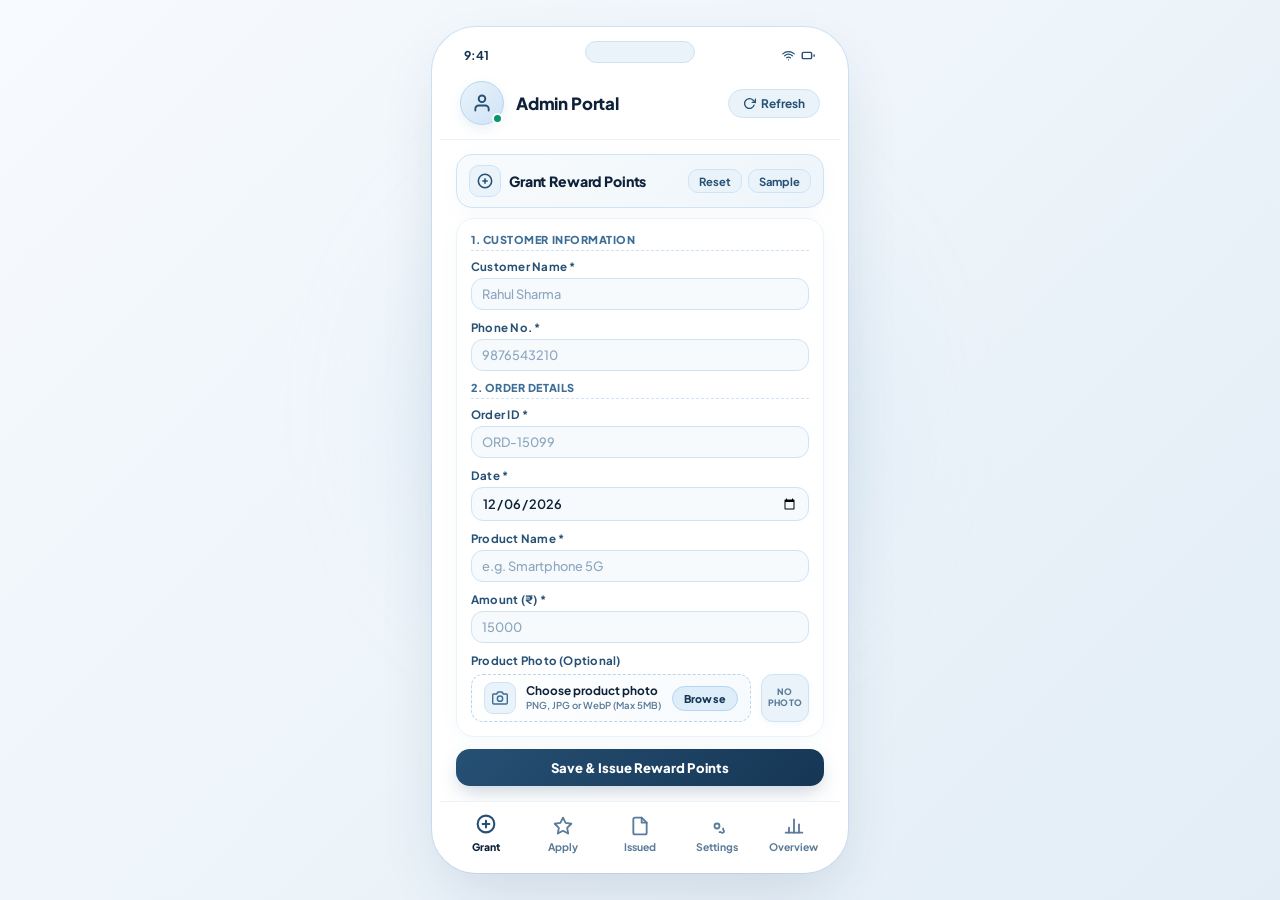
==== commit 0654ea24: "final work complete" ====
--- a/admin.html
+++ b/admin.html
@@ -3,25 +3,38 @@
 <head>
   <meta charset="UTF-8">
   <meta name="viewport" content="width=device-width, initial-scale=1.0, maximum-scale=1.0">
-  <title>Admin Panel - Rewards Points collection for customers</title>
-  <link rel="stylesheet" href="css/wireframe.css">
+  <title>Admin Portal - Pastel Glacier Blue Edition</title>
+  <link rel="preconnect" href="https://fonts.googleapis.com">
+  <link rel="preconnect" href="https://fonts.gstatic.com" crossorigin>
+  <link href="https://fonts.googleapis.com/css2?family=Plus+Jakarta+Sans:wght@400;500;600;700;800;900&family=JetBrains+Mono:wght@500;700&display=swap" rel="stylesheet">
+  <link rel="stylesheet" href="css/admin_glacier.css">
 </head>
 <body>
   <div class="mobile-device-shell">
     <header class="mobile-status-bar">
       <span>9:41</span>
       <div class="notch-pill"></div>
-      <span class="header-pill">ADMIN</span>
+      <div class="status-bar-icons">
+        <svg viewBox="0 0 24 24" width="13" height="13" fill="none" stroke="currentColor" stroke-width="2.3" stroke-linecap="round" stroke-linejoin="round"><path d="M5 12.55a11 11 0 0 1 14.08 0M1.42 9a16 16 0 0 1 21.16 0M8.53 16.11a6 6 0 0 1 6.95 0M12 20h.01"/></svg>
+        <svg viewBox="0 0 24 24" width="15" height="15" fill="none" stroke="currentColor" stroke-width="2.3" stroke-linecap="round" stroke-linejoin="round"><rect x="2" y="7" width="15" height="10" rx="2" ry="2"/><line x1="21" y1="11" x2="21" y2="13"/></svg>
+      </div>
     </header>
 
     <div class="mobile-header">
-      <div style="display: flex; align-items: center; gap: 6px;">
-        <svg viewBox="0 0 24 24" width="16" height="16" fill="none" stroke="var(--brand-primary)" stroke-width="2.2"><circle cx="12" cy="12" r="3"/><path d="M19.4 15a1.65 1.65 0 0 0 .33 1.82l.06.06a2 2 0 0 1 0 2.83 2 2 0 0 1-2.83 0l-.06-.06a1.65 1.65 0 0 0-1.82-.33 1.65 1.65 0 0 0-1.51V21a2 2 0 0 1-2 2 2 2 0 0 1-2-2v-.09A1.65 1.65 0 0 0 9 19.4a1.65 1.65 0 0 0-1.82.33l-.06.06a2 2 0 0 1-2.83 0 2 2 0 0 1 0-2.83l.06-.06a1.65 1.65 0 0 0 .33-1.82 1.65 1.65 0 0 0-1.51-1H3a2 2 0 0 1-2-2 2 2 0 0 1 2-2h.09A1.65 1.65 0 0 0 4.6 9a1.65 1.65 0 0 0-.33-1.82l-.06-.06a2 2 0 0 1 0-2.83 2 2 0 0 1 2.83 0l.06.06a1.65 1.65 0 0 0 1.82.33H9a1.65 1.65 0 0 0 1-1.51V3a2 2 0 0 1 2-2 2 2 0 0 1 2 2v.09a1.65 1.65 0 0 0 1 1.51 1.65 1.65 0 0 0 1.82-.33l.06-.06a2 2 0 0 1 2.83 0 2 2 0 0 1 0 2.83l-.06.06a1.65 1.65 0 0 0-.33 1.82V9a1.65 1.65 0 0 0 1.51 1H21a2 2 0 0 1 2 2 2 2 0 0 1-2 2h-.09a1.65 1.65 0 0 0-1.51 1z"/></svg>
-        <span class="header-title" style="font-weight: 800; font-size: 0.95rem; color: var(--slate-900);">Admin Panel</span>
+      <div class="admin-header-profile">
+        <div class="admin-avatar-box">
+          <svg viewBox="0 0 24 24" width="20" height="20" fill="none" stroke="var(--glacier-800)" stroke-width="2.2" stroke-linecap="round" stroke-linejoin="round"><path d="M20 21v-2a4 4 0 0 0-4-4H8a4 4 0 0 0-4 4v2"/><circle cx="12" cy="7" r="4"/></svg>
+          <span class="admin-avatar-online"></span>
+        </div>
+        <div class="admin-header-info">
+          <div class="admin-user-row">
+            <strong class="admin-brand-name">Admin Portal</strong>
+           </div>
+         </div>
       </div>
-      <button class="header-btn" id="btn-admin-refresh" title="Reset Forms & Refresh DB">
-        <svg viewBox="0 0 24 24" width="13" height="13" fill="none" stroke="currentColor" stroke-width="2.5"><polyline points="23 4 23 10 17 10"/><path d="M20.49 15a9 9 0 1 1-2.12-9.36L23 10"/></svg>
-        <span>Reset</span>
+      <button class="header-btn" id="btn-admin-refresh" type="button" title="Refresh Database & State">
+        <svg viewBox="0 0 24 24" width="13" height="13" fill="none" stroke="currentColor" stroke-width="2.5" stroke-linecap="round" stroke-linejoin="round"><polyline points="23 4 23 10 17 10"/><path d="M20.49 15a9 9 0 1 1-2.12-9.36L23 10"/></svg>
+        <span>Refresh</span>
       </button>
     </div>
 
@@ -30,69 +43,88 @@
     <main class="mobile-viewport">
       <!-- SCREEN 1: GRANT REWARD POINTS (FORM) -->
       <section class="admin-screen active" id="screen-grant">
-        <div class="wf-card highlight" style="padding: 6px 10px; margin-bottom: 6px;">
-          <div style="display: flex; justify-content: space-between; align-items: center;">
-            <span class="wf-title-sm" style="font-size: 0.84rem;">Grant Reward Points</span>
-            <div style="display: flex; gap: 6px;">
-              <button type="button" id="btnResetForm" class="wf-btn wf-btn-sm wf-btn-secondary" style="padding: 3px 8px; font-size: 0.68rem; width: auto;">Reset</button>
-              <button type="button" id="btnSampleData" class="wf-btn wf-btn-sm wf-btn-secondary" style="padding: 3px 8px; font-size: 0.68rem; width: auto;">Sample (15k)</button>
+        <div class="wf-card highlight admin-section-banner">
+          <div class="banner-row">
+            <div class="banner-left">
+              <span class="section-icon-badge"><svg viewBox="0 0 24 24" width="16" height="16" fill="none" stroke="currentColor" stroke-width="2.3"><circle cx="12" cy="12" r="10"/><line x1="12" y1="8" x2="12" y2="16"/><line x1="8" y1="12" x2="16" y2="12"/></svg></span>
+              <div>
+                <span class="wf-title-sm">Grant Reward Points</span>
+               </div>
+            </div>
+            <div class="banner-actions">
+              <button type="button" id="btnResetForm" class="wf-btn wf-btn-sm wf-btn-secondary">Reset</button>
+              <button type="button" id="btnSampleData" class="wf-btn wf-btn-sm wf-btn-secondary">Sample</button>
             </div>
           </div>
         </div>
 
         <form id="adminRewardForm">
-          <div class="wf-card" style="padding: 8px; margin-bottom: 6px;">
+          <div class="wf-card">
             <div class="form-section-title">1. Customer Information</div>
-            <div class="wf-form-group" style="margin-bottom: 8px;">
-              <label class="wf-label" for="customerName">Name *</label>
+            <div class="wf-form-group">
+              <label class="wf-label" for="customerName">Customer Name *</label>
               <input type="text" id="customerName" name="customerName" class="wf-input wf-input-compact" placeholder="Rahul Sharma" required>
             </div>
-            <div class="wf-form-group" style="margin-bottom: 8px;">
+            <div class="wf-form-group">
               <label class="wf-label" for="customerPhone">Phone No. *</label>
               <input type="tel" id="customerPhone" name="customerPhone" class="wf-input wf-input-compact" placeholder="9876543210" pattern="[0-9]{10}" maxlength="10" required>
             </div>
 
             <div class="form-section-title">2. Order Details</div>
-            <div class="wf-form-group" style="margin-bottom: 8px;">
+            <div class="wf-form-group">
               <label class="wf-label" for="orderId">Order ID *</label>
               <input type="text" id="orderId" name="orderId" class="wf-input wf-input-compact" placeholder="ORD-15099" required>
             </div>
-            <div class="wf-form-group" style="margin-bottom: 8px;">
+            <div class="wf-form-group">
               <label class="wf-label" for="orderDate">Date *</label>
               <input type="date" id="orderDate" name="orderDate" class="wf-input wf-input-compact" required>
             </div>
-            <div class="wf-form-group" style="margin-bottom: 8px;">
+            <div class="wf-form-group">
               <label class="wf-label" for="productName">Product Name *</label>
               <input type="text" id="productName" name="productName" class="wf-input wf-input-compact" placeholder="e.g. Smartphone 5G" required>
             </div>
-            <div class="wf-form-group" style="margin-bottom: 8px;">
+            <div class="wf-form-group">
               <label class="wf-label" for="orderAmount">Amount (₹) *</label>
-              <input type="number" id="orderAmount" name="orderAmount" class="wf-input wf-input-compact" placeholder="15000" min="0" required style="font-weight: 700;">
-            </div>
-
-            <div id="pointsGivenContainer" class="wf-form-group" style="display: none; margin-bottom: 4px; padding: 6px 8px; background: #fafafa; border: 1.5px dashed #111; border-radius: 4px;">
-              <div style="display: flex; justify-content: space-between; align-items: center; margin-bottom: 2px;">
-                <label class="wf-label" for="rewardPoints" id="rewardPointsLabel" style="margin-bottom: 0; font-weight: 700;">Points Given *</label>
-                <span class="header-pill" id="pointsGivenRateBadge" style="font-size: 0.62rem; padding: 1px 5px;">10% Policy</span>
-              </div>
-              <div style="display: flex; align-items: center; gap: 6px;">
-                <input type="number" id="rewardPoints" name="rewardPoints" class="wf-input wf-input-compact" placeholder="0" min="1" readonly style="font-weight: 800; font-size: 0.95rem; flex: 1; background: #fff;">
-                <span style="font-size: 0.72rem; font-weight: 700;">PTS</span>
-              </div>
-            </div>
-
-            <div class="wf-form-group" style="margin-bottom: 0; margin-top: 6px;">
-              <div style="display: flex; justify-content: space-between; align-items: center; margin-bottom: 3px;">
-                <label class="wf-label" for="productPhoto" style="margin-bottom: 0;">Product Photo (Optional)</label>
-                <button type="button" id="btnUseSampleTvPhotoGrant" class="wf-btn wf-btn-sm wf-btn-secondary" style="padding: 1px 7px; font-size: 0.65rem; line-height: 1.3; width: auto;">📷 TV Photo</button>
+              <input type="number" id="orderAmount" name="orderAmount" class="wf-input wf-input-compact wf-input-amount" placeholder="15000" min="0" required>
+            </div>
+
+            <div id="pointsGivenContainer" class="u-hidden">
+              <div class="points-given-header">
+                <label class="wf-label points-given-label" for="rewardPoints" id="rewardPointsLabel">Points Given *</label>
+                <span class="header-pill points-rate-badge" id="pointsGivenRateBadge">10% Policy</span>
+              </div>
+              <div class="points-given-row">
+                <input type="number" id="rewardPoints" name="rewardPoints" class="wf-input wf-input-compact points-given-input" placeholder="0" min="1" readonly>
+                <span class="points-unit">PTS</span>
+              </div>
+            </div>
+
+            <div class="wf-form-group photo-form-group">
+              <div class="photo-row-header">
+                <label class="wf-label photo-row-label" for="productPhoto">Product Photo (Optional)</label>
               </div>
               <div class="compact-photo-row">
-                <input type="file" id="productPhoto" name="productPhoto" class="wf-input wf-input-compact" accept="image/*" style="padding: 2px 4px; font-size: 0.7rem; flex: 1;">
-                <div id="photoPreview" class="compact-thumb-box" style="width: 52px; height: 38px; border-radius: 6px;"><span>NO PHOTO</span></div>
-              </div>
-            </div>
-
-            <div id="policyHiddenParams" style="display: none;" aria-hidden="true">
+                <label for="productPhoto" class="photo-upload-zone" id="photoUploadZone" title="Click to choose a product photo">
+                  <input type="file" id="productPhoto" name="productPhoto" class="photo-file-hidden" accept="image/*">
+                  <div class="upload-zone-left">
+                    <span class="upload-icon-badge">
+                      <svg viewBox="0 0 24 24" width="16" height="16" fill="none" stroke="currentColor" stroke-width="2.2" stroke-linecap="round" stroke-linejoin="round">
+                        <path d="M23 19a2 2 0 0 1-2 2H3a2 2 0 0 1-2-2V8a2 2 0 0 1 2-2h4l2-3h6l2 3h4a2 2 0 0 1 2 2z"/>
+                        <circle cx="12" cy="13" r="4"/>
+                      </svg>
+                    </span>
+                    <div class="upload-text-meta">
+                      <span class="upload-title-text" id="photoUploadText">Choose product photo</span>
+                      <span class="upload-hint-text">PNG, JPG or WebP (Max 5MB)</span>
+                    </div>
+                  </div>
+                  <span class="upload-browse-pill">Browse</span>
+                </label>
+                <div id="photoPreview" class="compact-thumb-box"><span>NO<br>PHOTO</span></div>
+              </div>
+            </div>
+
+            <div id="policyHiddenParams" class="u-hidden" aria-hidden="true">
               <input type="number" id="rewardPercent" name="rewardPercent" value="10">
               <input type="datetime-local" id="expiryDate" name="expiryDate">
               <input type="number" id="cappingPercent" name="cappingPercent" value="50">
@@ -100,84 +132,99 @@
             </div>
           </div>
 
-          <button type="submit" class="wf-btn" id="btnSubmitReward" style="margin-bottom: 6px; padding: 8px; font-size: 0.8rem;">
-            Save &amp; Issue Reward Points
-          </button>
+          <button type="submit" class="wf-btn wf-btn-submit" id="btnSubmitReward">Save &amp; Issue Reward Points</button>
         </form>
       </section>
 
-      <!-- SCREEN 2: APPLY REWARDS ON PRODUCT (AUTOMATIC CAPPING) -->
+      <!-- SCREEN 2: APPLY REWARDS ON PRODUCT -->
       <section class="admin-screen" id="screen-apply">
-        <div class="wf-card highlight" style="padding: 6px 10px; margin-bottom: 6px;">
-          <div style="display: flex; justify-content: space-between; align-items: center;">
-            <span class="wf-title-sm" style="font-size: 0.84rem;">Apply Rewards on Product</span>
-            <div style="display: flex; gap: 6px;">
-              <button type="button" id="btnResetApplyForm" class="wf-btn wf-btn-sm wf-btn-secondary" style="padding: 3px 8px; font-size: 0.68rem; width: auto;">Reset</button>
-              <button type="button" id="btnSampleApplyData" class="wf-btn wf-btn-sm wf-btn-secondary" style="padding: 3px 8px; font-size: 0.68rem; width: auto;">Sample (₹20k)</button>
+        <div class="wf-card highlight admin-section-banner">
+          <div class="banner-row">
+            <div class="banner-left">
+              <span class="section-icon-badge"><svg viewBox="0 0 24 24" width="16" height="16" fill="none" stroke="currentColor" stroke-width="2.3"><polygon points="12 2 15.09 8.26 22 9.27 17 14.14 18.18 21.02 12 17.77 5.82 21.02 7 14.14 2 9.27 8.91 8.26 12 2"/></svg></span>
+              <div>
+                <span class="wf-title-sm">Apply Rewards</span>
+               </div>
+            </div>
+            <div class="banner-actions">
+              <button type="button" id="btnResetApplyForm" class="wf-btn wf-btn-sm wf-btn-secondary">Reset</button>
+              <button type="button" id="btnSampleApplyData" class="wf-btn wf-btn-sm wf-btn-secondary">Sample</button>
             </div>
           </div>
         </div>
 
         <form id="adminApplyRewardForm">
-          <div class="wf-card" style="padding: 8px; margin-bottom: 6px;">
+          <div class="wf-card">
             <div class="form-section-title">1. Customer</div>
-            <div class="wf-form-group" style="margin-bottom: 4px;">
+            <div class="wf-form-group">
               <label class="wf-label" for="applyCustomerSelect">Select Customer *</label>
               <select id="applyCustomerSelect" class="wf-input wf-input-compact" required></select>
             </div>
 
             <div class="form-section-title">2. Order &amp; Product Details</div>
-            <div class="wf-form-group" style="margin-bottom: 8px;">
+            <div class="wf-form-group">
               <label class="wf-label" for="applyOrderId">Order ID *</label>
               <input type="text" id="applyOrderId" class="wf-input wf-input-compact" placeholder="ORD-APPLY-1001" required>
             </div>
-            <div class="wf-form-group" style="margin-bottom: 8px;">
+            <div class="wf-form-group">
               <label class="wf-label" for="applyProductName">New Product Name *</label>
               <input type="text" id="applyProductName" class="wf-input wf-input-compact" placeholder="Smart LED 4K TV" required>
             </div>
-            <div class="wf-form-group" style="margin-bottom: 8px;">
+            <div class="wf-form-group">
               <label class="wf-label" for="applyProductPrice">Product Price (₹) *</label>
-              <input type="number" id="applyProductPrice" class="wf-input wf-input-compact" placeholder="20000" min="1" required style="font-weight: 700;">
-            </div>
-            <div class="wf-form-group" style="margin-bottom: 8px;">
-              <div style="display: flex; justify-content: space-between; align-items: center; margin-bottom: 3px;">
-                <label class="wf-label" for="applyProductPhoto" style="margin-bottom: 0;">Product Photo (Optional)</label>
-                <button type="button" id="btnUseSampleTvPhotoApply" class="wf-btn wf-btn-sm wf-btn-secondary" style="padding: 1px 7px; font-size: 0.65rem; line-height: 1.3; width: auto;">📷 TV Photo</button>
+              <input type="number" id="applyProductPrice" class="wf-input wf-input-compact wf-input-amount" placeholder="20000" min="1" required>
+            </div>
+            <div class="wf-form-group photo-form-group">
+              <div class="photo-row-header">
+                <label class="wf-label photo-row-label" for="applyProductPhoto">Product Photo (Optional)</label>
               </div>
               <div class="compact-photo-row">
-                <input type="file" id="applyProductPhoto" class="wf-input wf-input-compact" accept="image/*" style="padding: 2px 4px; font-size: 0.7rem; flex: 1;">
-                <div id="applyPhotoPreview" class="compact-thumb-box" style="width: 52px; height: 38px; border-radius: 6px;"><span>NO PHOTO</span></div>
+                <label for="applyProductPhoto" class="photo-upload-zone" id="applyPhotoUploadZone" title="Click to choose a product photo">
+                  <input type="file" id="applyProductPhoto" name="applyProductPhoto" class="photo-file-hidden" accept="image/*">
+                  <div class="upload-zone-left">
+                    <span class="upload-icon-badge">
+                      <svg viewBox="0 0 24 24" width="16" height="16" fill="none" stroke="currentColor" stroke-width="2.2" stroke-linecap="round" stroke-linejoin="round">
+                        <path d="M23 19a2 2 0 0 1-2 2H3a2 2 0 0 1-2-2V8a2 2 0 0 1 2-2h4l2-3h6l2 3h4a2 2 0 0 1 2 2z"/>
+                        <circle cx="12" cy="13" r="4"/>
+                      </svg>
+                    </span>
+                    <div class="upload-text-meta">
+                      <span class="upload-title-text" id="applyPhotoUploadText">Choose product photo</span>
+                      <span class="upload-hint-text">PNG, JPG or WebP (Max 5MB)</span>
+                    </div>
+                  </div>
+                  <span class="upload-browse-pill">Browse</span>
+                </label>
+                <div id="applyPhotoPreview" class="compact-thumb-box"><span>NO<br>PHOTO</span></div>
               </div>
             </div>
 
             <div class="form-section-title">3. Auto-Calculated Due to Shopkeeper</div>
-            <div class="reward-breakdown-card" style="margin-top: 4px; margin-bottom: 8px; padding: 8px 10px;">
+            <div class="reward-breakdown-card">
               <div class="breakdown-row">
                 <span class="breakdown-label">Original Price:</span>
-                <span class="breakdown-val breakdown-bold" id="applySummaryPrice">₹20,000</span>
+                <span class="breakdown-val breakdown-bold" id="applySummaryPrice">₹0</span>
               </div>
               <div class="breakdown-row">
-                <span class="breakdown-label">Capped Rewards Applied (-):</span>
-                <span class="breakdown-val font-brand-blue" id="applySummaryPointsApplied">-8,000 PTS (₹8,000)</span>
-              </div>
-              <div class="breakdown-row" style="border-top: 1px dashed #cbd5e1; padding-top: 4px;">
-                <span class="breakdown-label" style="font-weight: 700; color: #0f172a;">Due to Shopkeeper:</span>
-                <span class="breakdown-val breakdown-bold" id="applyDueAmountDisplay" style="font-size: 0.95rem; color: #b91c1c;">₹12,000</span>
-              </div>
-            </div>
-          </div>
-
-          <button type="submit" class="wf-btn" id="btnSubmitApplyReward" style="margin-bottom: 6px; padding: 8px; font-size: 0.8rem;">
-            Apply Rewards &amp; Complete Sale
-          </button>
+                <span class="breakdown-label">Capped Rewards:</span>
+                <span class="breakdown-val font-brand-blue" id="applySummaryPointsApplied">-0 PTS (20% Cap)</span>
+              </div>
+              <div class="breakdown-row breakdown-row-due">
+                <span class="breakdown-label breakdown-due-label">Due to Shopkeeper:</span>
+                <span class="breakdown-val breakdown-due-amount" id="applyDueAmountDisplay">₹0</span>
+              </div>
+            </div>
+          </div>
+
+          <button type="submit" class="wf-btn wf-btn-submit" id="btnSubmitApplyReward">Apply Rewards &amp; Complete Sale</button>
         </form>
       </section>
 
       <!-- SCREEN 3: ISSUED REWARDS & REDEMPTIONS FEED -->
       <section class="admin-screen" id="screen-issued">
-        <div style="display: flex; gap: 6px; margin-bottom: 8px;">
-          <button type="button" class="wf-btn wf-btn-sm" id="btnFeedAll" style="flex: 1; padding: 4px;">All Granted</button>
-          <button type="button" class="wf-btn wf-btn-sm wf-btn-secondary" id="btnFeedApplied" style="flex: 1; padding: 4px;">Applied Redemptions</button>
+        <div class="feed-filter-bar">
+          <button type="button" class="wf-btn wf-btn-sm" id="btnFeedAll">All Granted</button>
+          <button type="button" class="wf-btn wf-btn-sm wf-btn-secondary" id="btnFeedApplied">Applied Redemptions</button>
         </div>
         <div id="adminRewardsList"></div>
       </section>
@@ -186,83 +233,104 @@
       <section class="admin-screen" id="screen-settings">
         <form id="adminSettingsForm">
           <div class="wf-card">
-            <div class="wf-card-header" style="margin-bottom: 6px;">
-              <strong class="wf-title-sm">1. Default Reward Rate %</strong>
+            <div class="settings-card-header">
+              <div class="settings-header-left"><span class="settings-pill-icon">%</span><strong class="wf-title-sm">1. Default Reward Rate %</strong></div>
               <span class="header-pill" id="settingsBadgeReward">10%</span>
             </div>
-            <div class="wf-form-group">
+            <div class="wf-form-group no-margin">
               <label class="wf-label" for="settingRewardPercent">Default Reward Rate (%) *</label>
               <input type="number" id="settingRewardPercent" class="wf-input" min="0" max="100" step="0.5" value="10" required>
             </div>
           </div>
-          <div class="wf-card">
-            <div class="wf-card-header" style="margin-bottom: 6px;">
-              <strong class="wf-title-sm">2. Expiry Duration</strong>
+
+          <div class="wf-card">
+            <div class="settings-card-header">
+              <div class="settings-header-left">
+                <span class="settings-pill-icon">
+                  <svg viewBox="0 0 24 24" width="13" height="13" fill="none" stroke="currentColor" stroke-width="2.2" stroke-linecap="round" stroke-linejoin="round"><rect x="3" y="4" width="18" height="18" rx="2" ry="2"/><line x1="16" y1="2" x2="16" y2="6"/><line x1="8" y1="2" x2="8" y2="6"/><line x1="3" y1="10" x2="21" y2="10"/></svg>
+                </span>
+                <strong class="wf-title-sm">2. Expiry Duration</strong>
+              </div>
               <span class="header-pill" id="settingsBadgeExpiry">2 Months</span>
             </div>
-            <div class="wf-form-group">
+            <div class="wf-form-group no-margin">
               <label class="wf-label" for="settingExpiryMonths">Validity Period (Months) *</label>
               <input type="number" id="settingExpiryMonths" class="wf-input" min="1" max="60" value="2" required>
             </div>
           </div>
-          <div class="wf-card">
-            <div class="wf-card-header" style="margin-bottom: 6px;">
-              <strong class="wf-title-sm">3. Redemption Capping &amp; Min Order</strong>
+
+          <div class="wf-card">
+            <div class="settings-card-header">
+              <div class="settings-header-left">
+                <span class="settings-pill-icon">
+                  <svg viewBox="0 0 24 24" width="13" height="13" fill="none" stroke="currentColor" stroke-width="2.2" stroke-linecap="round" stroke-linejoin="round"><rect x="3" y="11" width="18" height="11" rx="2" ry="2"/><path d="M7 11V7a5 5 0 0 1 10 0v4"/></svg>
+                </span>
+                <strong class="wf-title-sm">3. Redemption Capping &amp; Min Order</strong>
+              </div>
               <span class="header-pill" id="settingsBadgeCapping">50% / ₹10,000</span>
             </div>
-            <div class="wf-form-group" style="margin-bottom: 8px;">
+            <div class="wf-form-group">
               <label class="wf-label" for="settingCappingPercent">Max Capping % *</label>
               <input type="number" id="settingCappingPercent" class="wf-input" min="1" max="100" value="50" required>
             </div>
-            <div class="wf-form-group" style="margin-bottom: 8px;">
+            <div class="wf-form-group no-margin">
               <label class="wf-label" for="settingMinOrderAmount">Min Order (₹) *</label>
               <input type="number" id="settingMinOrderAmount" class="wf-input" min="0" value="10000" required>
             </div>
           </div>
-          <button type="submit" class="wf-btn" style="margin-bottom: 12px;">Save &amp; Apply All Settings</button>
+
+          <button type="submit" class="wf-btn wf-btn-submit">Save &amp; Apply All Settings</button>
         </form>
       </section>
 
       <!-- SCREEN 5: SYSTEM OVERVIEW -->
       <section class="admin-screen" id="screen-overview">
         <div class="stat-grid-2">
-          <div class="stat-box"><span class="stat-number" id="stat-issued-points">0</span><span class="stat-label">Total Points</span></div>
-          <div class="stat-box"><span class="stat-number" id="stat-rewards-count">0</span><span class="stat-label">Issued Records</span></div>
-          <div class="stat-box"><span class="stat-number" id="stat-users-count">1</span><span class="stat-label">Customers</span></div>
-          <div class="stat-box"><span class="stat-number" id="stat-applied-count">0</span><span class="stat-label">Applied Redemptions</span></div>
+          <div class="stat-box">
+            <div class="stat-icon-wrap icon-points">
+              <svg viewBox="0 0 24 24" fill="none" stroke="currentColor" stroke-width="2.2" stroke-linecap="round" stroke-linejoin="round"><circle cx="12" cy="8" r="6"/><path d="M15.477 12.89 17 22l-5-3-5 3 1.523-9.11"/></svg>
+            </div>
+            <span class="stat-number" id="stat-issued-points">0</span>
+            <span class="stat-label">Total Points</span>
+          </div>
+          <div class="stat-box">
+            <div class="stat-icon-wrap icon-records">
+              <svg viewBox="0 0 24 24" fill="none" stroke="currentColor" stroke-width="2.2" stroke-linecap="round" stroke-linejoin="round"><path d="M14 2H6a2 2 0 0 0-2 2v16a2 2 0 0 0 2 2h12a2 2 0 0 0 2-2V8z"/><polyline points="14 2 14 8 20 8"/><line x1="16" y1="13" x2="8" y2="13"/><line x1="16" y1="17" x2="8" y2="17"/><line x1="10" y1="9" x2="8" y2="9"/></svg>
+            </div>
+            <span class="stat-number" id="stat-rewards-count">0</span>
+            <span class="stat-label">Issued Records</span>
+          </div>
+          <div class="stat-box">
+            <div class="stat-icon-wrap icon-customers">
+              <svg viewBox="0 0 24 24" fill="none" stroke="currentColor" stroke-width="2.2" stroke-linecap="round" stroke-linejoin="round"><path d="M17 21v-2a4 4 0 0 0-4-4H5a4 4 0 0 0-4 4v2"/><circle cx="9" cy="7" r="4"/><path d="M23 21v-2a4 4 0 0 0-3-3.87"/><path d="M16 3.13a4 4 0 0 1 0 7.75"/></svg>
+            </div>
+            <span class="stat-number" id="stat-users-count">1</span>
+            <span class="stat-label">Customers</span>
+          </div>
+          <div class="stat-box">
+            <div class="stat-icon-wrap icon-applied">
+              <svg viewBox="0 0 24 24" fill="none" stroke="currentColor" stroke-width="2.2" stroke-linecap="round" stroke-linejoin="round"><path d="M6 2 3 6v14a2 2 0 0 0 2 2h14a2 2 0 0 0 2-2V6l-3-4z"/><line x1="3" y1="6" x2="21" y2="6"/><path d="M16 10a4 4 0 0 1-8 0"/></svg>
+            </div>
+            <span class="stat-number" id="stat-applied-count">0</span>
+            <span class="stat-label">Applied Redemptions</span>
+          </div>
         </div>
       </section>
     </main>
 
+    <!-- Bottom Navigation Bar -->
     <nav class="mobile-bottom-nav">
-      <button type="button" class="nav-tab-item active" data-screen="screen-grant">
-        <span class="tab-icon"><svg viewBox="0 0 24 24"><circle cx="12" cy="12" r="10"/><line x1="12" y1="8" x2="12" y2="16"/><line x1="8" y1="12" x2="16" y2="12"/></svg></span>
-        <span>Grant</span>
-      </button>
-      <button type="button" class="nav-tab-item" data-screen="screen-apply">
-        <span class="tab-icon"><svg viewBox="0 0 24 24"><polygon points="12 2 15.09 8.26 22 9.27 17 14.14 18.18 21.02 12 17.77 5.82 21.02 7 14.14 2 9.27 8.91 8.26 12 2"/></svg></span>
-        <span>Apply</span>
-      </button>
-      <button type="button" class="nav-tab-item" data-screen="screen-issued">
-        <span class="tab-icon"><svg viewBox="0 0 24 24"><path d="M14 2H6a2 2 0 0 0-2 2v16a2 2 0 0 0 2 2h12a2 2 0 0 0 2-2V8z"/><polyline points="14 2 14 8 20 8"/></svg></span>
-        <span>Issued</span>
-      </button>
-      <button type="button" class="nav-tab-item" data-screen="screen-settings">
-        <span class="tab-icon"><svg viewBox="0 0 24 24"><circle cx="12" cy="12" r="3"/><path d="M19.4 15a1.65 1.65 0 0 0 .33 1.82l.06.06a2 2 0 0 1 0 2.83 2 2 0 0 1-2.83 0l-.06-.06a1.65 1.65 0 0 0-1.82-.33 1.65 1.65 0 0 0-1.51V21a2 2 0 0 1-2 2 2 2 0 0 1-2-2v-.09A1.65 1.65 0 0 0 9 19.4a1.65 1.65 0 0 0-1.82.33l-.06.06a2 2 0 0 1-2.83 0 2 2 0 0 1 0-2.83l.06-.06a1.65 1.65 0 0 0 .33-1.82 1.65 1.65 0 0 0-1.51-1H3a2 2 0 0 1-2-2 2 2 0 0 1 2-2h.09A1.65 1.65 0 0 0 4.6 9a1.65 1.65 0 0 0-.33-1.82l-.06-.06a2 2 0 0 1 0-2.83 2 2 0 0 1 2.83 0l.06.06a1.65 1.65 0 0 0 1.82.33H9a1.65 1.65 0 0 0 1-1.51V3a2 2 0 0 1 2-2 2 2 0 0 1 2 2v.09a1.65 1.65 0 0 0 1 1.51 1.65 1.65 0 0 0 1.82-.33l.06-.06a2 2 0 0 1 2.83 0 2 2 0 0 1 0 2.83l-.06.06a1.65 1.65 0 0 0-.33 1.82V9a1.65 1.65 0 0 0 1.51 1H21a2 2 0 0 1 2 2 2 2 0 0 1-2 2h-.09a1.65 1.65 0 0 0-1.51 1z"/></svg></span>
-        <span>Settings</span>
-      </button>
-      <button type="button" class="nav-tab-item" data-screen="screen-overview">
-        <span class="tab-icon"><svg viewBox="0 0 24 24"><line x1="18" y1="20" x2="18" y2="10"/><line x1="12" y1="20" x2="12" y2="4"/><line x1="6" y1="20" x2="6" y2="14"/><line x1="2" y1="20" x2="22" y2="20"/></svg></span>
-        <span>Overview</span>
-      </button>
+      <button type="button" class="nav-tab-item active" data-screen="screen-grant"><span class="tab-icon"><svg viewBox="0 0 24 24"><circle cx="12" cy="12" r="10"/><line x1="12" y1="8" x2="12" y2="16"/><line x1="8" y1="12" x2="16" y2="12"/></svg></span><span>Grant</span></button>
+      <button type="button" class="nav-tab-item" data-screen="screen-apply"><span class="tab-icon"><svg viewBox="0 0 24 24"><polygon points="12 2 15.09 8.26 22 9.27 17 14.14 18.18 21.02 12 17.77 5.82 21.02 7 14.14 2 9.27 8.91 8.26 12 2"/></svg></span><span>Apply</span></button>
+      <button type="button" class="nav-tab-item" data-screen="screen-issued"><span class="tab-icon"><svg viewBox="0 0 24 24"><path d="M14 2H6a2 2 0 0 0-2 2v16a2 2 0 0 0 2 2h12a2 2 0 0 0 2-2V8z"/><polyline points="14 2 14 8 20 8"/></svg></span><span>Issued</span></button>
+      <button type="button" class="nav-tab-item" data-screen="screen-settings"><span class="tab-icon"><svg viewBox="0 0 24 24"><circle cx="12" cy="12" r="3"/><path d="M19.4 15a1.65 1.65 0 0 0 .33 1.82l.06.06a2 2 0 0 1 0 2.83 2 2 0 0 1-2.83 0l-.06-.06a1.65 1.65 0 0 0-1.82-.33 1.65 1.65 0 0 0-1.51V21a2 2 0 0 1-2 2 2 2 0 0 1-2-2v-.09A1.65 1.65 0 0 0 9 19.4a1.65 1.65 0 0 0-1.82.33l-.06.06a2 2 0 0 1-2.83 0 2 2 0 0 1 0-2.83l.06-.06a1.65 1.65 0 0 0 .33-1.82 1.65 1.65 0 0 0-1.51-1H3a2 2 0 0 1-2-2 2 2 0 0 1 2-2h.09A1.65 1.65 0 0 0 4.6 9a1.65 1.65 0 0 0-.33-1.82l-.06-.06a2 2 0 0 1 0-2.83 2 2 0 0 1 2.83 0l.06.06a1.65 1.65 0 0 0 1.82.33H9a1.65 1.65 0 0 0 1-1.51V3a2 2 0 0 1 2-2 2 2 0 0 1 2 2v.09a1.65 1.65 0 0 0 1 1.51 1.65 1.65 0 0 0 1.82-.33l.06-.06a2 2 0 0 1 2.83 0 2 2 0 0 1 0 2.83l-.06.06a1.65 1.65 0 0 0-.33 1.82V9a1.65 1.65 0 0 0 1.51 1H21a2 2 0 0 1 2 2 2 2 0 0 1-2 2h-.09a1.65 1.65 0 0 0-1.51 1z"/></svg></span><span>Settings</span></button>
+      <button type="button" class="nav-tab-item" data-screen="screen-overview"><span class="tab-icon"><svg viewBox="0 0 24 24"><line x1="18" y1="20" x2="18" y2="10"/><line x1="12" y1="20" x2="12" y2="4"/><line x1="6" y1="20" x2="6" y2="14"/><line x1="2" y1="20" x2="22" y2="20"/></svg></span><span>Overview</span></button>
     </nav>
 
     <!-- Confirm Delete Modal Popup -->
-    <div id="confirmDeleteModal" class="confirm-modal-backdrop" style="display: none;">
+    <div id="confirmDeleteModal" class="confirm-modal-backdrop">
       <div class="confirm-modal-box">
-        <div class="confirm-modal-icon-wrap">
-          <svg viewBox="0 0 24 24"><path d="M3 6h18M19 6v14a2 2 0 0 1-2 2H7a2 2 0 0 1-2-2V6m3 0V4a2 2 0 0 1 2-2h4a2 2 0 0 1 2 2v2M10 11v6M14 11v6"/></svg>
-        </div>
+        <div class="confirm-modal-icon-wrap"><svg viewBox="0 0 24 24"><path d="M3 6h18M19 6v14a2 2 0 0 1-2 2H7a2 2 0 0 1-2-2V6m3 0V4a2 2 0 0 1 2-2h4a2 2 0 0 1 2 2v2M10 11v6M14 11v6"/></svg></div>
         <h4 class="confirm-modal-title">Delete Reward?</h4>
         <p id="confirmDeleteModalMsg" class="confirm-modal-msg">Are you sure you want to delete this reward?</p>
         <div class="confirm-modal-actions">
@@ -273,6 +341,7 @@
     </div>
   </div>
 
+  <!-- DB and Admin Controllers -->
   <script src="js/db.js"></script>
   <script src="js/admin.js"></script>
   <script src="js/admin_apply.js"></script>
--- a/css/admin_glacier.css
+++ b/css/admin_glacier.css
@@ -0,0 +1,1413 @@
+/* -------------------------------------------------------------
+   PASTEL GLACIER BLUE DESIGN SYSTEM (Nordic Powder Blue & Pure White)
+   Dedicated Stylesheet for Admin Management Portal
+   ------------------------------------------------------------- */
+:root {
+  --bg-page: #f2f7fb;
+  --bg-white: #ffffff;
+  
+  /* Nordic Pastel Glacier Palette */
+  --glacier-50: #f6fafd;
+  --glacier-100: #eaf3fa;
+  --glacier-150: #deedfa;
+  --glacier-200: #cfe3f6;
+  --glacier-300: #b5d5f0;
+  --glacier-400: #98b9d6;
+  --glacier-500: #7ba6cb;
+  --glacier-600: #5587b1;
+  --glacier-700: #3c6d96;
+  --glacier-800: #265074;
+  --glacier-900: #163654;
+  --glacier-950: #0d2238;
+
+  /* Typography Contrast */
+  --text-main: #0d2238;
+  --text-body: #1c3d5d;
+  --text-muted: #5a7b99;
+  --text-faint: #8da6be;
+
+  /* Accents */
+  --emerald-accent: #059669;
+  --emerald-bg: #ecfdf5;
+  --emerald-border: #a7f3d0;
+  --rose-accent: #e11d48;
+  --rose-bg: #fff1f2;
+  --rose-border: #fecdd3;
+
+  --shadow-soft: 0 4px 20px -2px rgba(85, 135, 177, 0.06);
+  --shadow-card: 0 8px 24px -4px rgba(85, 135, 177, 0.09);
+  --shadow-hover: 0 12px 30px -4px rgba(85, 135, 177, 0.14);
+}
+
+* {
+  box-sizing: border-box;
+  margin: 0;
+  padding: 0;
+  -webkit-tap-highlight-color: transparent;
+}
+
+body {
+  background: linear-gradient(135deg, #f7fafe 0%, #edf4fa 50%, #e2edf6 100%);
+  color: var(--text-main);
+  font-family: 'Plus Jakarta Sans', -apple-system, BlinkMacSystemFont, sans-serif;
+  min-height: 100vh;
+  display: flex;
+  flex-direction: column;
+  align-items: center;
+  justify-content: center;
+  padding: 24px 16px;
+  -webkit-font-smoothing: antialiased;
+}
+
+/* Ambient Soft Contour Glow Behind Phone Shell */
+body::before {
+  content: '';
+  position: fixed;
+  top: 15%;
+  left: 50%;
+  transform: translateX(-50%);
+  width: 550px;
+  height: 550px;
+  background: radial-gradient(circle, rgba(181, 213, 240, 0.6) 0%, rgba(234, 243, 250, 0) 70%);
+  filter: blur(55px);
+  z-index: -1;
+  pointer-events: none;
+}
+
+/* Top Floating Navigation */
+.floating-switcher {
+  margin-bottom: 16px;
+  display: flex;
+  gap: 8px;
+  align-items: center;
+  flex-wrap: wrap;
+  justify-content: center;
+  z-index: 10;
+}
+.switch-link {
+  background: rgba(255, 255, 255, 0.95);
+  border: 1px solid var(--glacier-200);
+  color: var(--glacier-900);
+  padding: 6px 14px;
+  border-radius: 999px;
+  font-size: 0.75rem;
+  font-weight: 700;
+  text-decoration: none;
+  display: inline-flex;
+  align-items: center;
+  gap: 6px;
+  box-shadow: 0 4px 12px rgba(85, 135, 177, 0.08);
+  transition: all 0.2s ease;
+}
+.switch-link:hover {
+  background: #ffffff;
+  border-color: var(--glacier-400);
+  transform: translateY(-1px);
+}
+.switch-link.active-link {
+  background: var(--glacier-800);
+  color: #ffffff;
+  border-color: var(--glacier-900);
+}
+
+/* Mobile Device Shell */
+.mobile-device-shell {
+  width: 100%;
+  max-width: 416px;
+  min-height: 820px;
+  height: 880px;
+  max-height: 94vh;
+  background: #ffffff;
+  border-radius: 44px;
+  box-shadow: 0 25px 65px -15px rgba(22, 54, 84, 0.16), 0 0 0 1px rgba(207, 227, 246, 0.9);
+  border: 8px solid #ffffff;
+  display: flex;
+  flex-direction: column;
+  overflow: hidden;
+  position: relative;
+}
+
+/* Status Bar */
+.mobile-status-bar {
+  display: flex;
+  justify-content: space-between;
+  align-items: center;
+  padding: 12px 24px 6px;
+  font-size: 0.76rem;
+  font-weight: 700;
+  color: var(--glacier-900);
+  background: #ffffff;
+  position: relative;
+  z-index: 10;
+}
+
+.notch-pill {
+  position: absolute;
+  left: 50%;
+  top: 50%;
+  transform: translate(-50%, -50%);
+  width: 110px;
+  height: 22px;
+  background: var(--glacier-100);
+  border-radius: 20px;
+  border: 1px solid var(--glacier-200);
+  pointer-events: none;
+}
+
+.status-bar-icons {
+  display: flex;
+  align-items: center;
+  gap: 6px;
+  color: var(--glacier-800);
+}
+
+.header-pill {
+  background: var(--glacier-100);
+  color: var(--glacier-800);
+  font-size: 0.65rem;
+  font-weight: 800;
+  letter-spacing: 0.06em;
+  padding: 3px 9px;
+  border-radius: 999px;
+  border: 1px solid var(--glacier-200);
+  display: inline-flex;
+  align-items: center;
+  gap: 4px;
+}
+
+/* Header Profile Strip */
+.mobile-header {
+  display: flex;
+  justify-content: space-between;
+  align-items: center;
+  padding: 12px 20px 14px;
+  background: #ffffff;
+  border-bottom: 1px solid var(--glacier-100);
+  z-index: 5;
+}
+
+.admin-header-profile {
+  display: flex;
+  align-items: center;
+  gap: 12px;
+}
+
+.admin-avatar-box {
+  width: 44px;
+  height: 44px;
+  border-radius: 50%;
+  background: linear-gradient(135deg, #eaf3fa 0%, #cfe3f6 100%);
+  border: 1.5px solid var(--glacier-300);
+  display: flex;
+  align-items: center;
+  justify-content: center;
+  position: relative;
+  box-shadow: 0 4px 12px rgba(85, 135, 177, 0.12);
+}
+
+.admin-avatar-online {
+  position: absolute;
+  bottom: 0px;
+  right: 0px;
+  width: 11px;
+  height: 11px;
+  background: var(--emerald-accent);
+  border: 2px solid #ffffff;
+  border-radius: 50%;
+}
+
+.admin-header-info {
+  display: flex;
+  flex-direction: column;
+}
+
+.admin-user-row {
+  display: flex;
+  align-items: center;
+  gap: 6px;
+}
+
+.admin-brand-name {
+  font-size: 1.05rem;
+  font-weight: 800;
+  color: var(--glacier-950);
+  letter-spacing: -0.01em;
+}
+
+.admin-mode-badge {
+  display: inline-flex;
+  align-items: center;
+  gap: 3px;
+  background: var(--emerald-bg);
+  color: var(--emerald-accent);
+  border: 1px solid var(--emerald-border);
+  padding: 2px 7px;
+  border-radius: 999px;
+  font-size: 0.62rem;
+  font-weight: 700;
+}
+
+.admin-header-subtitle {
+  font-size: 0.72rem;
+  color: var(--text-muted);
+  font-weight: 600;
+  margin-top: 2px;
+}
+
+.header-btn {
+  background: var(--glacier-100);
+  border: 1px solid var(--glacier-200);
+  color: var(--glacier-800);
+  padding: 6px 14px;
+  border-radius: 999px;
+  font-size: 0.74rem;
+  font-weight: 700;
+  display: inline-flex;
+  align-items: center;
+  gap: 5px;
+  cursor: pointer;
+  transition: all 0.2s ease;
+  font-family: inherit;
+}
+.header-btn:hover {
+  background: var(--glacier-200);
+  color: var(--glacier-950);
+  transform: translateY(-1px);
+}
+
+/* Floating Toast Notification */
+.wf-toast {
+  position: absolute;
+  top: 56px;
+  left: 50%;
+  transform: translateX(-50%) translateY(-24px);
+  background: var(--glacier-950);
+  color: #ffffff;
+  padding: 8px 18px;
+  border-radius: 999px;
+  font-size: 0.74rem;
+  font-weight: 700;
+  box-shadow: 0 10px 28px rgba(13, 34, 56, 0.28);
+  border: 1px solid var(--glacier-700);
+  z-index: 1000;
+  opacity: 0;
+  pointer-events: none;
+  transition: all 0.25s cubic-bezier(0.34, 1.56, 0.64, 1);
+  white-space: nowrap;
+  max-width: 90%;
+  overflow: hidden;
+  text-overflow: ellipsis;
+  display: flex;
+  align-items: center;
+  gap: 6px;
+}
+.wf-toast.toast-visible {
+  opacity: 1;
+  transform: translateX(-50%) translateY(0);
+  pointer-events: auto;
+}
+
+/* Scrollable Viewport */
+.mobile-viewport {
+  flex: 1;
+  overflow-y: auto;
+  overflow-x: hidden;
+  padding: 14px 16px 20px;
+  background: #ffffff;
+  scroll-behavior: smooth;
+}
+.mobile-viewport::-webkit-scrollbar {
+  width: 5px;
+}
+.mobile-viewport::-webkit-scrollbar-track {
+  background: transparent;
+}
+.mobile-viewport::-webkit-scrollbar-thumb {
+  background: var(--glacier-200);
+  border-radius: 10px;
+}
+
+/* Screen Views Switching */
+.admin-screen {
+  display: none;
+  animation: fadeInView 0.22s cubic-bezier(0.4, 0, 0.2, 1);
+}
+.admin-screen.active {
+  display: block;
+}
+
+@keyframes fadeInView {
+  from { opacity: 0; transform: translateY(4px); }
+  to { opacity: 1; transform: translateY(0); }
+}
+
+/* Cards */
+.wf-card {
+  background: #ffffff;
+  border: 1.5px solid var(--glacier-100);
+  border-radius: 18px;
+  padding: 14px 14px;
+  margin-bottom: 12px;
+  box-shadow: var(--shadow-soft);
+  transition: all 0.2s ease;
+}
+.wf-card:hover {
+  border-color: var(--glacier-200);
+  box-shadow: var(--shadow-card);
+}
+.wf-card.highlight {
+  background: linear-gradient(135deg, #f8fbfd 0%, #eef5fa 100%);
+  border: 1.5px solid var(--glacier-200);
+}
+.wf-card.dashed {
+  border: 2px dashed var(--glacier-200);
+  background: var(--glacier-50);
+}
+
+.admin-section-banner {
+  padding: 10px 12px;
+  margin-bottom: 10px;
+  border-radius: 16px;
+}
+.banner-row {
+  display: flex;
+  justify-content: space-between;
+  align-items: center;
+}
+.banner-left {
+  display: flex;
+  align-items: center;
+  gap: 8px;
+}
+.banner-left .wf-title-sm {
+  display: block;
+}
+.banner-subtext {
+  font-size: 0.65rem;
+  color: var(--text-muted);
+  font-weight: 600;
+}
+.banner-actions {
+  display: flex;
+  gap: 6px;
+}
+
+.section-icon-badge {
+  width: 32px;
+  height: 32px;
+  border-radius: 10px;
+  background: var(--glacier-100);
+  border: 1px solid var(--glacier-200);
+  display: flex;
+  align-items: center;
+  justify-content: center;
+  color: var(--glacier-800);
+  flex-shrink: 0;
+}
+
+.wf-title-sm {
+  font-size: 0.88rem;
+  font-weight: 800;
+  color: var(--glacier-950);
+  letter-spacing: -0.01em;
+}
+
+.form-section-title {
+  font-size: 0.68rem;
+  font-weight: 800;
+  color: var(--glacier-700);
+  text-transform: uppercase;
+  letter-spacing: 0.05em;
+  margin-top: 10px;
+  margin-bottom: 8px;
+  padding-bottom: 4px;
+  border-bottom: 1px dashed var(--glacier-200);
+  display: flex;
+  align-items: center;
+  gap: 6px;
+}
+.form-section-title:first-child {
+  margin-top: 0;
+}
+
+/* Form Inputs */
+.wf-form-group {
+  margin-bottom: 10px;
+}
+.wf-form-group.no-margin {
+  margin-bottom: 0;
+}
+
+.wf-label {
+  display: block;
+  font-size: 0.72rem;
+  font-weight: 700;
+  color: var(--glacier-800);
+  margin-bottom: 4px;
+  letter-spacing: 0.02em;
+}
+.wf-input, select.wf-input {
+  width: 100%;
+  background: var(--glacier-50);
+  border: 1.5px solid var(--glacier-200);
+  border-radius: 12px;
+  padding: 8px 12px;
+  font-size: 0.82rem;
+  font-family: inherit;
+  color: var(--glacier-950);
+  font-weight: 600;
+  transition: all 0.2s ease;
+  outline: none;
+}
+.wf-input:focus, select.wf-input:focus {
+  background: #ffffff;
+  border-color: var(--glacier-500);
+  box-shadow: 0 0 0 3.5px rgba(181, 213, 240, 0.45);
+}
+.wf-input::placeholder {
+  color: var(--text-faint);
+  font-weight: 500;
+}
+.wf-input-compact {
+  padding: 7px 10px;
+  font-size: 0.8rem;
+}
+.wf-input-amount {
+  font-weight: 700;
+}
+
+/* Buttons */
+.wf-btn {
+  width: 100%;
+  background: linear-gradient(135deg, #265074 0%, #163654 100%);
+  color: #ffffff;
+  border: none;
+  border-radius: 14px;
+  padding: 10px 16px;
+  font-size: 0.82rem;
+  font-weight: 800;
+  cursor: pointer;
+  display: inline-flex;
+  align-items: center;
+  justify-content: center;
+  gap: 8px;
+  box-shadow: 0 8px 20px -4px rgba(38, 80, 116, 0.28);
+  transition: all 0.2s cubic-bezier(0.4, 0, 0.2, 1);
+  font-family: inherit;
+}
+.wf-btn:hover {
+  background: linear-gradient(135deg, #3c6d96 0%, #265074 100%);
+  transform: translateY(-1px);
+  box-shadow: 0 10px 24px -4px rgba(38, 80, 116, 0.35);
+}
+.wf-btn:active {
+  transform: translateY(0);
+}
+
+.wf-btn-sm {
+  padding: 4px 10px;
+  font-size: 0.7rem;
+  border-radius: 10px;
+  width: auto;
+}
+.wf-btn-secondary {
+  background: var(--glacier-100);
+  color: var(--glacier-800);
+  border: 1px solid var(--glacier-200);
+  box-shadow: none;
+  font-weight: 700;
+}
+.wf-btn-secondary:hover {
+  background: var(--glacier-200);
+  color: var(--glacier-950);
+  box-shadow: 0 4px 10px rgba(85, 135, 177, 0.1);
+}
+.wf-btn-submit {
+  margin-bottom: 8px;
+}
+
+/* Points Container & Photo Upload */
+#pointsGivenContainer {
+  margin-bottom: 6px;
+  padding: 8px 12px;
+  background: linear-gradient(135deg, #f0f7fc 0%, #e5f1fa 100%);
+  border: 1.5px dashed var(--glacier-400);
+  border-radius: 14px;
+}
+.points-given-header {
+  display: flex;
+  justify-content: space-between;
+  align-items: center;
+  margin-bottom: 4px;
+}
+.points-given-label {
+  margin-bottom: 0;
+  font-weight: 800;
+  color: var(--glacier-900);
+}
+.points-rate-badge {
+  font-size: 0.62rem;
+  padding: 2px 7px;
+}
+.points-given-row {
+  display: flex;
+  align-items: center;
+  gap: 8px;
+}
+.points-given-input {
+  font-weight: 800;
+  font-size: 1rem;
+  flex: 1;
+  background: #ffffff;
+  color: var(--emerald-accent);
+}
+.points-unit {
+  font-size: 0.74rem;
+  font-weight: 800;
+  color: var(--glacier-800);
+}
+
+/* Photo Form Group */
+.photo-form-group {
+  margin-bottom: 0;
+  margin-top: 8px;
+}
+.photo-row-header {
+  display: flex;
+  justify-content: space-between;
+  align-items: center;
+  margin-bottom: 6px;
+}
+.photo-row-label {
+  margin-bottom: 0 !important;
+}
+.btn-preset-photo {
+  padding: 2px 8px;
+  font-size: 0.65rem;
+  line-height: 1.3;
+}
+.compact-photo-row {
+  display: flex;
+  gap: 10px;
+  align-items: center;
+}
+.photo-upload-zone {
+  flex: 1;
+  display: flex;
+  align-items: center;
+  justify-content: space-between;
+  gap: 8px;
+  background: linear-gradient(135deg, #ffffff 0%, var(--glacier-50, #f8fbfd) 100%);
+  border: 1.5px dashed var(--glacier-300);
+  border-radius: 12px;
+  padding: 6px 12px;
+  min-height: 48px;
+  cursor: pointer;
+  transition: all 0.2s cubic-bezier(0.4, 0, 0.2, 1);
+  user-select: none;
+  box-sizing: border-box;
+}
+.photo-upload-zone:hover {
+  background: var(--glacier-100);
+  border-color: var(--glacier-500);
+  transform: translateY(-1px);
+  box-shadow: 0 4px 12px rgba(85, 135, 177, 0.09);
+}
+.photo-upload-zone:active {
+  transform: translateY(0);
+}
+.upload-zone-left {
+  display: flex;
+  align-items: center;
+  gap: 10px;
+  min-width: 0;
+  flex: 1;
+}
+.upload-icon-badge {
+  width: 32px;
+  height: 32px;
+  border-radius: 9px;
+  background: var(--glacier-100);
+  border: 1px solid var(--glacier-200);
+  color: var(--glacier-700);
+  display: flex;
+  align-items: center;
+  justify-content: center;
+  flex-shrink: 0;
+  transition: all 0.2s ease;
+}
+.photo-upload-zone:hover .upload-icon-badge {
+  background: var(--glacier-200);
+  color: var(--glacier-900);
+}
+.upload-text-meta {
+  display: flex;
+  flex-direction: column;
+  min-width: 0;
+  overflow: hidden;
+}
+.upload-title-text {
+  font-size: 0.74rem;
+  font-weight: 700;
+  color: var(--glacier-950);
+  white-space: nowrap;
+  overflow: hidden;
+  text-overflow: ellipsis;
+  line-height: 1.2;
+}
+.upload-hint-text {
+  font-size: 0.60rem;
+  font-weight: 600;
+  color: var(--text-muted);
+  line-height: 1.2;
+  margin-top: 2px;
+}
+.upload-browse-pill {
+  padding: 5px 11px;
+  background: var(--glacier-150, #deedfa);
+  border: 1px solid var(--glacier-300);
+  border-radius: 999px;
+  color: var(--glacier-900);
+  font-size: 0.67rem;
+  font-weight: 800;
+  letter-spacing: 0.02em;
+  white-space: nowrap;
+  flex-shrink: 0;
+  transition: all 0.2s ease;
+}
+.photo-upload-zone:hover .upload-browse-pill {
+  background: var(--glacier-700);
+  border-color: var(--glacier-700);
+  color: #ffffff;
+}
+.photo-file-hidden {
+  position: absolute;
+  width: 1px;
+  height: 1px;
+  padding: 0;
+  margin: -1px;
+  overflow: hidden;
+  clip: rect(0, 0, 0, 0);
+  border: 0;
+}
+.compact-thumb-box {
+  width: 48px;
+  height: 48px;
+  border-radius: 12px;
+  background: var(--glacier-100);
+  border: 1.5px solid var(--glacier-200);
+  display: flex;
+  flex-direction: column;
+  align-items: center;
+  justify-content: center;
+  text-align: center;
+  font-size: 0.55rem;
+  font-weight: 800;
+  line-height: 1.2;
+  letter-spacing: 0.03em;
+  color: var(--text-muted);
+  overflow: hidden;
+  flex-shrink: 0;
+  padding: 4px;
+  box-sizing: border-box;
+  box-shadow: 0 2px 6px rgba(85, 135, 177, 0.06);
+}
+.compact-thumb-box span {
+  display: block;
+  text-align: center;
+  width: 100%;
+  line-height: 1.2;
+}
+.compact-thumb-box img {
+  width: 100%;
+  height: 100%;
+  object-fit: cover;
+  border-radius: 9px;
+}
+
+/* Due Breakdown Card */
+.reward-breakdown-card {
+  background: linear-gradient(135deg, #f8fbfd 0%, #eef5fa 100%);
+    
+  padding: 12px 14px;
+  display: flex;
+  flex-direction: column;
+  gap: 8px;
+  box-shadow: 0 2px 10px rgba(85, 135, 177, 0.04);
+  margin-top: 6px;
+  
+}
+.breakdown-row {
+  display: flex;
+  justify-content: space-between;
+  align-items: center;
+  font-size: 0.71rem;
+  gap: 8px;
+  line-height: 1.35;
+}
+.breakdown-label {
+  color: var(--text-muted);
+  font-weight: 600;
+  white-space: nowrap;
+  flex-shrink: 0;
+}
+.breakdown-val {
+  color: var(--glacier-950);
+  font-weight: 700;
+  white-space: nowrap;
+  text-align: right;
+}
+.breakdown-bold {
+  font-weight: 800;
+  color: var(--glacier-950);
+}
+.font-brand-blue {
+  color: var(--glacier-700);
+  font-weight: 800;
+  font-size: 0.70rem;
+  letter-spacing: -0.01em;
+  white-space: nowrap;
+}
+.breakdown-row-due {
+  border-top: 1px dashed var(--glacier-200);
+  padding-top: 8px;
+  margin-top: 2px;
+}
+.breakdown-due-label {
+  font-weight: 800;
+  color: var(--glacier-950);
+  font-size: 0.74rem;
+}
+.breakdown-due-amount {
+  font-size: 0.96rem;
+  font-weight: 900;
+  color: var(--rose-accent);
+  font-family: 'JetBrains Mono', monospace;
+}
+
+/* Segmented Filter Bar for Issued & Applied */
+.feed-filter-bar {
+  display: flex;
+  gap: 6px;
+  background: var(--glacier-100);
+  border: 1.5px solid var(--glacier-200);
+  border-radius: 14px;
+  padding: 4px;
+  margin-bottom: 12px;
+}
+.feed-filter-bar .wf-btn {
+  flex: 1;
+  padding: 8px 12px;
+  border-radius: 10px;
+  font-size: 0.76rem;
+  font-weight: 800;
+  border: none;
+  background: #ffffff;
+  color: var(--glacier-950);
+  box-shadow: 0 4px 12px rgba(85, 135, 177, 0.12);
+  transition: all 0.2s cubic-bezier(0.4, 0, 0.2, 1);
+}
+.feed-filter-bar .wf-btn.wf-btn-secondary {
+  background: transparent;
+  color: var(--glacier-700);
+  box-shadow: none;
+  font-weight: 700;
+  border: none;
+}
+.feed-filter-bar .wf-btn.wf-btn-secondary:hover {
+  color: var(--glacier-950);
+  background: rgba(255, 255, 255, 0.5);
+}
+
+/* Feed Reward Cards */
+.reward-card {
+  background: #ffffff;
+  border: 1.5px solid var(--glacier-100);
+  border-radius: 16px;
+  margin-bottom: 10px;
+  box-shadow: var(--shadow-soft);
+  overflow: hidden;
+  transition: all 0.22s cubic-bezier(0.4, 0, 0.2, 1);
+}
+.reward-card:hover {
+  border-color: var(--glacier-200);
+  box-shadow: var(--shadow-card);
+}
+.reward-card.is-expanded {
+  border-color: var(--glacier-300);
+  box-shadow: var(--shadow-hover);
+}
+
+.reward-card-header-btn {
+  padding: 10px 12px;
+  cursor: pointer;
+  user-select: none;
+}
+
+.reward-card-item {
+  display: flex;
+  align-items: center;
+  justify-content: space-between;
+  gap: 10px;
+}
+
+.admin-reward-card-body {
+  padding: 10px 12px;
+  display: flex;
+  gap: 10px;
+  align-items: center;
+}
+
+.thumb-box {
+  width: 40px;
+  height: 40px;
+  min-width: 40px;
+  border-radius: 10px;
+  background: var(--glacier-100);
+  border: 1px solid var(--glacier-200);
+  display: flex;
+  align-items: center;
+  justify-content: center;
+  font-size: 1.15rem;
+  flex-shrink: 0;
+  overflow: hidden;
+}
+.thumb-box img {
+  width: 100%;
+  height: 100%;
+  object-fit: cover;
+}
+
+.reward-card-info {
+  flex: 1;
+  min-width: 0;
+}
+
+.admin-applied-header {
+  display: flex;
+  justify-content: space-between;
+  align-items: center;
+  gap: 6px;
+  margin-bottom: 2px;
+}
+
+.reward-card-title {
+  font-size: 0.84rem;
+  font-weight: 800;
+  color: var(--glacier-950);
+  display: block;
+  white-space: nowrap;
+  overflow: hidden;
+  text-overflow: ellipsis;
+  flex: 1;
+  min-width: 0;
+}
+
+.reward-card-subrow, .wf-meta {
+  display: flex;
+  align-items: center;
+  gap: 6px;
+  margin-top: 2px;
+  font-size: 0.6rem;
+  color: var(--text-body);
+  font-weight: 800;
+}
+
+.card-customer-sub {
+  color: var(--glacier-800) !important;
+  font-weight: 800;
+}
+
+.card-date-text {
+  font-size: 0.68rem;
+  color: var(--text-muted);
+  font-weight: 600;
+}
+
+.card-pill-mini {
+  font-size: 0.64rem;
+  padding: 2px 7px;
+  border-radius: 6px;
+  font-weight: 800;
+}
+.pill-active {
+  background: var(--emerald-bg);
+  color: var(--emerald-accent);
+  border: 1px solid var(--emerald-border);
+}
+.pill-expired {
+  background: var(--rose-bg);
+  color: var(--rose-accent);
+  border: 1px solid var(--rose-border);
+}
+.header-pill.pill-applied-pts,
+.pill-applied-pts {
+  background: transparent !important;
+  border: none !important;
+  box-shadow: none !important;
+  padding: 0 !important;
+  border-radius: 0 !important;
+  color: var(--glacier-800) !important;
+  font-size: 0.60rem;
+  font-weight: 800;
+  white-space: nowrap;
+  flex-shrink: 0;
+  letter-spacing: -0.02em;
+  line-height: 1.2;
+}
+
+.admin-header-actions {
+  display: flex;
+  align-items: center;
+  gap: 6px;
+}
+
+.reward-card-chevron-box {
+  width: 26px;
+  height: 26px;
+  border-radius: 50%;
+  background: var(--glacier-100);
+  border: 1px solid var(--glacier-200);
+  display: flex;
+  align-items: center;
+  justify-content: center;
+  color: var(--glacier-700);
+  transition: transform 0.25s cubic-bezier(0.4, 0, 0.2, 1), background 0.2s ease;
+  flex-shrink: 0;
+}
+.reward-card.is-expanded .reward-card-chevron-box {
+  transform: rotate(180deg);
+  background: var(--glacier-200);
+  color: var(--glacier-950);
+}
+.reward-card-chevron-box svg {
+  width: 14px;
+  height: 14px;
+  stroke: currentColor;
+  stroke-width: 2.5;
+  fill: none;
+}
+
+.reward-card-drawer {
+  display: none;
+  overflow: hidden;
+}
+.reward-card.is-expanded .reward-card-drawer {
+  display: block;
+}
+ 
+
+.btn-copy-order {
+  background: var(--glacier-100);
+  border: 1px solid var(--glacier-200);
+  color: var(--glacier-800);
+  padding: 2px 6px;
+  border-radius: 6px;
+  font-size: 0.65rem;
+  font-weight: 700;
+  cursor: pointer;
+  display: inline-flex;
+  align-items: center;
+  gap: 3px;
+  transition: all 0.2s ease;
+  font-family: inherit;
+}
+.btn-copy-order:hover {
+  background: var(--glacier-200);
+  color: var(--glacier-950);
+}
+.btn-copy-order.copied {
+  background: var(--emerald-bg);
+  border-color: var(--emerald-border);
+  color: var(--emerald-accent);
+}
+
+.val-order-code {
+  font-family: 'JetBrains Mono', monospace;
+  font-size: 0.72rem;
+  font-weight: 700;
+  background: var(--glacier-100);
+  color: var(--glacier-900);
+  padding: 2px 5px;
+  border-radius: 4px;
+}
+
+.btn-del-reward {
+  border: 1px solid var(--rose-border);
+  background: var(--rose-bg);
+  cursor: pointer;
+  color: var(--rose-accent);
+  width: 26px;
+  height: 26px;
+  border-radius: 8px;
+  display: inline-flex;
+  align-items: center;
+  justify-content: center;
+  transition: all 0.15s ease;
+  padding: 0;
+  flex-shrink: 0;
+}
+.btn-del-reward:hover {
+  background: #fecdd3;
+  transform: scale(1.05);
+}
+.btn-del-reward svg {
+  width: 14px;
+  height: 14px;
+  stroke: currentColor;
+  stroke-width: 2;
+  fill: none;
+}
+
+.empty-feed-card {
+  text-align: center;
+  padding: 28px 16px;
+  color: var(--text-muted);
+  font-size: 0.8rem;
+  font-weight: 600;
+}
+
+/* Settings Screen Elements */
+.settings-card-header {
+  display: flex;
+  justify-content: space-between;
+  align-items: center;
+  margin-bottom: 8px;
+}
+.settings-header-left {
+  display: flex;
+  align-items: center;
+  gap: 8px;
+}
+.settings-pill-icon {
+  width: 20px;
+  height: 20px;
+  border-radius: 6px;
+  background: var(--glacier-100);
+  border: 1px solid var(--glacier-200);
+  display: flex;
+  align-items: center;
+  justify-content: center;
+  font-size: 0.7rem;
+  font-weight: 800;
+  color: var(--glacier-800);
+}
+
+/* Overview Stat Grid */
+.stat-grid-2 {
+  display: grid;
+  grid-template-columns: 1fr 1fr;
+  gap: 12px;
+}
+
+.stat-box {
+  background: linear-gradient(135deg, #f8fbfd 0%, #eef5fa 100%);
+  border: 1.5px solid var(--glacier-200);
+  border-radius: 20px;
+  padding: 18px 14px;
+  text-align: center;
+  display: flex;
+  flex-direction: column;
+  align-items: center;
+  justify-content: center;
+  box-shadow: var(--shadow-soft);
+  transition: all 0.2s ease;
+}
+.stat-box:hover {
+  border-color: var(--glacier-300);
+  transform: translateY(-2px);
+  box-shadow: var(--shadow-card);
+}
+
+.stat-icon-wrap {
+  width: 40px;
+  height: 40px;
+  border-radius: 12px;
+  background: var(--glacier-100);
+  border: 1px solid var(--glacier-200);
+  display: flex;
+  align-items: center;
+  justify-content: center;
+  color: var(--glacier-700);
+  margin-bottom: 10px;
+  transition: all 0.2s ease;
+}
+
+.stat-icon-wrap svg {
+  width: 20px;
+  height: 20px;
+  stroke: currentColor;
+  stroke-width: 2.2;
+}
+
+.stat-icon-wrap.icon-points {
+  background: #fef7ee;
+  border-color: #fce7cf;
+  color: #d97706;
+}
+
+.stat-icon-wrap.icon-records {
+  background: #eff6ff;
+  border-color: #dbeafe;
+  color: #2563eb;
+}
+
+.stat-icon-wrap.icon-customers {
+  background: #f5f3ff;
+  border-color: #ede9fe;
+  color: #7c3aed;
+}
+
+.stat-icon-wrap.icon-applied {
+  background: #ecfdf5;
+  border-color: #d1fae5;
+  color: #059669;
+}
+
+.stat-number {
+  font-family: 'Plus Jakarta Sans', sans-serif;
+  font-size: 1.8rem;
+  font-weight: 900;
+  color: var(--glacier-950);
+  letter-spacing: -0.03em;
+  line-height: 1.1;
+  margin-bottom: 4px;
+}
+
+.stat-label {
+  font-size: 0.68rem;
+  font-weight: 800;
+  color: var(--glacier-700);
+  text-transform: uppercase;
+  letter-spacing: 0.05em;
+}
+
+/* Bottom Tab Navigation */
+.mobile-bottom-nav {
+  height: 64px;
+  border-top: 1px solid var(--glacier-100);
+  background: rgba(255, 255, 255, 0.95);
+  backdrop-filter: blur(12px);
+  display: flex;
+  justify-content: space-around;
+  align-items: center;
+  flex-shrink: 0;
+  z-index: 20;
+  padding: 0 8px;
+}
+
+.nav-tab-item {
+  flex: 1;
+  height: 100%;
+  background: none;
+  border: none;
+  display: flex;
+  flex-direction: column;
+  justify-content: center;
+  align-items: center;
+  gap: 3px;
+  font-size: 0.65rem;
+  font-weight: 700;
+  color: var(--text-muted);
+  cursor: pointer;
+  transition: all 0.2s ease;
+  border-radius: 12px;
+  padding: 4px 2px;
+  font-family: inherit;
+}
+
+.nav-tab-item .tab-icon {
+  width: 22px;
+  height: 22px;
+  display: flex;
+  align-items: center;
+  justify-content: center;
+  transition: transform 0.2s ease;
+}
+.nav-tab-item .tab-icon svg {
+  width: 20px;
+  height: 20px;
+  stroke: currentColor;
+  stroke-width: 2.2;
+  fill: none;
+  stroke-linecap: round;
+  stroke-linejoin: round;
+}
+
+.nav-tab-item:hover {
+  color: var(--glacier-800);
+}
+
+.nav-tab-item.active {
+  color: var(--glacier-950);
+  font-weight: 800;
+}
+.nav-tab-item.active .tab-icon {
+  transform: translateY(-2px);
+  color: var(--glacier-800);
+}
+.nav-tab-item.active .tab-icon svg {
+  stroke: var(--glacier-800);
+  stroke-width: 2.5;
+}
+
+/* Confirm Delete Modal Popup */
+.confirm-modal-backdrop {
+  position: absolute;
+  inset: 0;
+  background: rgba(13, 34, 56, 0.45);
+  backdrop-filter: blur(4px);
+  z-index: 999;
+  display: none;
+  align-items: center;
+  justify-content: center;
+  padding: 20px;
+  animation: fadeInModal 0.15s ease-out;
+}
+.confirm-modal-backdrop.is-open {
+  display: flex !important;
+}
+
+@keyframes fadeInModal {
+  from { opacity: 0; }
+  to { opacity: 1; }
+}
+
+.confirm-modal-box {
+  background: #ffffff;
+  border-radius: 24px;
+  padding: 22px 20px;
+  width: 100%;
+  max-width: 300px;
+  text-align: center;
+  box-shadow: 0 20px 40px -10px rgba(13, 34, 56, 0.25);
+  border: 1px solid var(--glacier-200);
+  animation: scaleUp 0.2s cubic-bezier(0.34, 1.56, 0.64, 1);
+}
+
+@keyframes scaleUp {
+  from { transform: scale(0.92); opacity: 0; }
+  to { transform: scale(1); opacity: 1; }
+}
+
+.confirm-modal-icon-wrap {
+  width: 48px;
+  height: 48px;
+  border-radius: 16px;
+  background: var(--rose-bg);
+  color: var(--rose-accent);
+  border: 1px solid var(--rose-border);
+  display: flex;
+  align-items: center;
+  justify-content: center;
+  margin: 0 auto 12px;
+}
+.confirm-modal-icon-wrap svg {
+  width: 22px;
+  height: 22px;
+  stroke: currentColor;
+  stroke-width: 2.2;
+  fill: none;
+  stroke-linecap: round;
+  stroke-linejoin: round;
+}
+
+.confirm-modal-title {
+  font-size: 0.98rem;
+  font-weight: 800;
+  color: var(--glacier-950);
+  margin-bottom: 6px;
+}
+.confirm-modal-msg {
+  font-size: 0.76rem;
+  color: var(--text-muted);
+  line-height: 1.45;
+  margin-bottom: 18px;
+  font-weight: 500;
+}
+
+.confirm-modal-actions {
+  display: flex;
+  gap: 10px;
+}
+.btn-modal-cancel {
+  flex: 1;
+  padding: 9px 12px;
+  background: var(--glacier-100);
+  border: 1px solid var(--glacier-200);
+  color: var(--glacier-800);
+  border-radius: 12px;
+  font-weight: 700;
+  font-size: 0.78rem;
+  cursor: pointer;
+  font-family: inherit;
+  transition: all 0.2s ease;
+}
+.btn-modal-cancel:hover {
+  background: var(--glacier-200);
+  color: var(--glacier-950);
+}
+.btn-modal-delete {
+  flex: 1;
+  padding: 9px 12px;
+  background: linear-gradient(135deg, #e11d48 0%, #be123c 100%);
+  border: none;
+  color: #ffffff;
+  border-radius: 12px;
+  font-weight: 700;
+  font-size: 0.78rem;
+  cursor: pointer;
+  box-shadow: 0 4px 12px rgba(225, 29, 72, 0.3);
+  font-family: inherit;
+  transition: all 0.2s ease;
+}
+.btn-modal-delete:hover {
+  background: #be123c;
+}
+
+.u-hidden {
+  display: none !important;
+}
+
+/* Responsive Adaptation for Mobile Devices */
+@media (max-width: 480px) {
+  body {
+    padding: 0;
+    justify-content: flex-start;
+  }
+  body::before {
+    display: none;
+  }
+  .floating-switcher {
+    padding: 8px 12px;
+    margin-bottom: 0;
+    width: 100%;
+    justify-content: center;
+  }
+  .mobile-device-shell {
+    max-width: 100%;
+    min-height: 100vh;
+    height: 100vh;
+    max-height: 100vh;
+    border-radius: 0;
+    border: none;
+    box-shadow: none;
+  }
+  .mobile-viewport {
+    padding: 12px 14px 20px;
+  }
+  .wf-card {
+    padding: 12px;
+    border-radius: 14px;
+  }
+  .reward-breakdown-card {
+    padding: 10px 12px;
+  }
+  .breakdown-row {
+    font-size: 0.70rem;
+    gap: 6px;
+  }
+  .font-brand-blue {
+    font-size: 0.69rem;
+  }
+}
